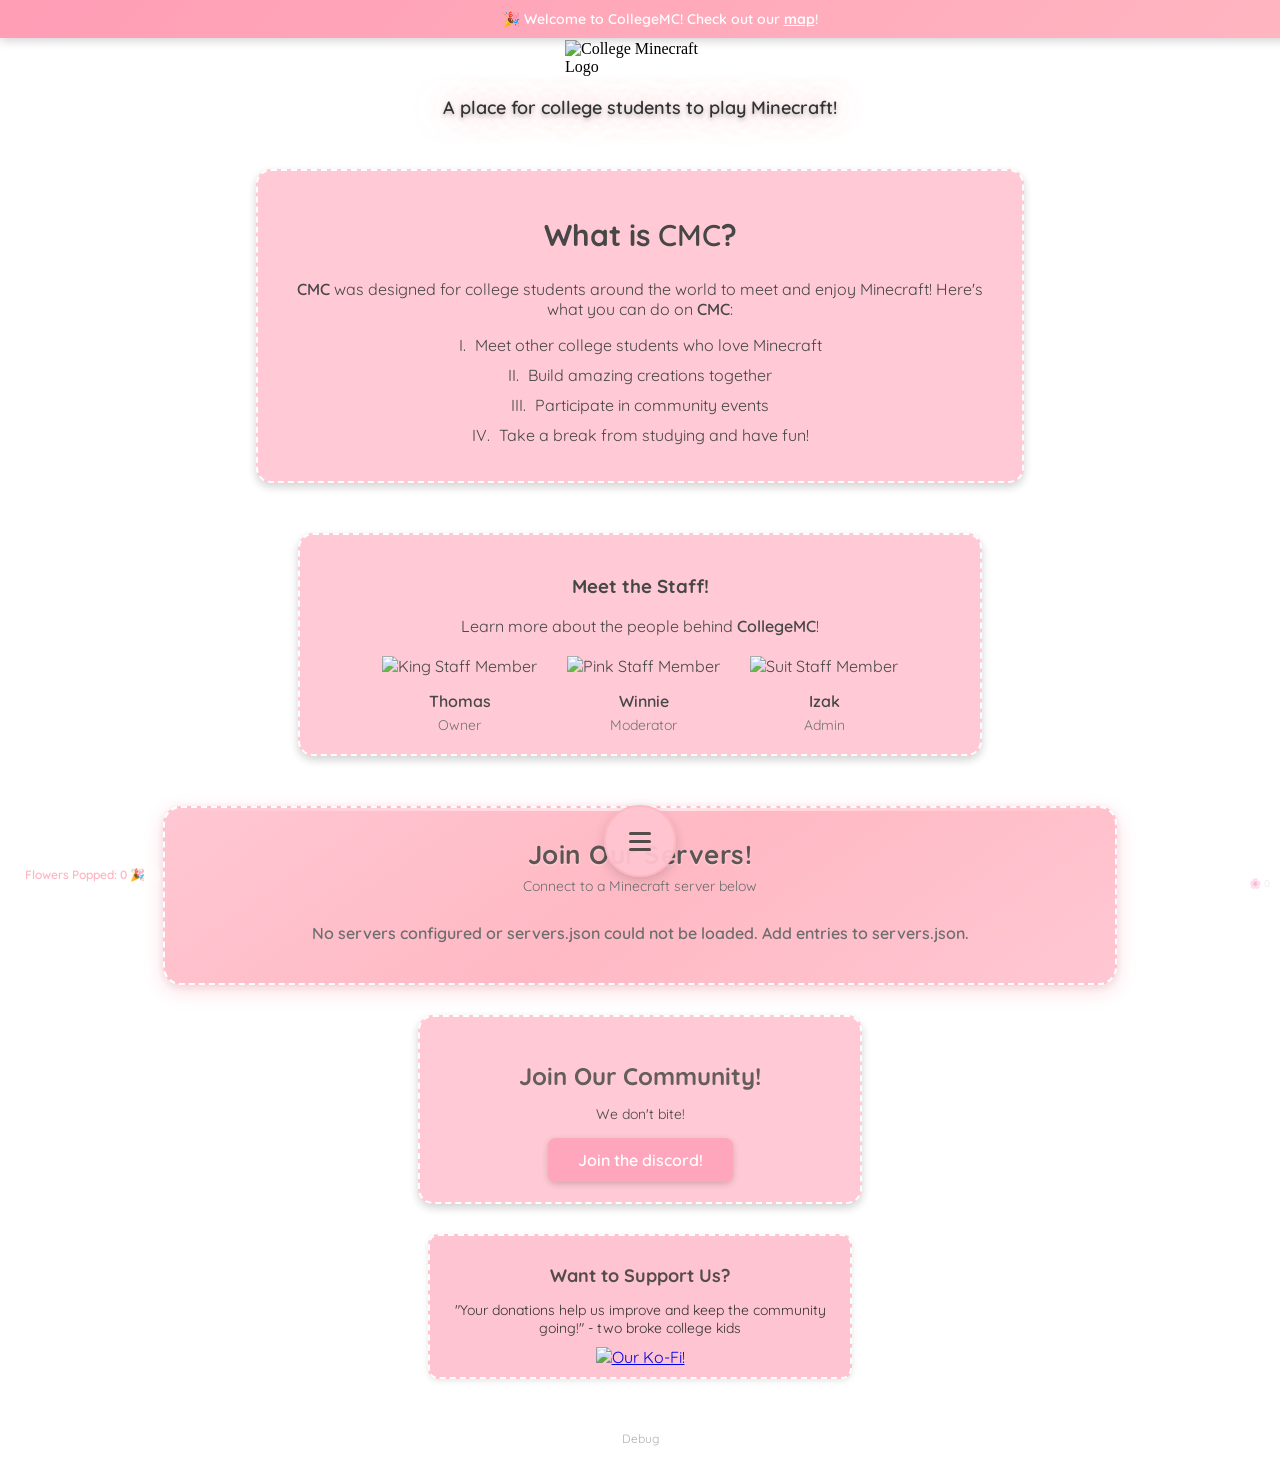
==== index.html @ 179a68a5 "nav bar changes, server list changes, etc" ====
<!DOCTYPE html>
<html lang="en">

<head>
  <meta charset="utf-8" />
  <meta name="viewport" content="width=device-width, initial-scale=1.0" />
  <title>CollegeMC - Minecraft Server for College Students</title>

  <!-- Favicon & screen icons -->
  <link rel="icon" type="image/png" href="images/logo_cmc.png">
  <link rel="apple-touch-icon" href="images/logo_cmc.png">

  <!-- SEO Meta Tags -->
  <meta name="description"
    content="CollegeMC is a Minecraft server community for college students around the world. Meet friends, build together, and take a break from studying!">
  <meta name="keywords" content="minecraft, college, server, community, students, collegemc">
  <meta name="author" content="CollegeMC">

  <!-- Open Graph / Facebook -->
  <meta property="og:type" content="website">
  <meta property="og:url" content="https://collegemc.com/">
  <meta property="og:title" content="CollegeMC - Minecraft Server for College Students">
  <meta property="og:description" content="Server: collegemc.com">
  <meta property="og:image" content="https://collegemc.com/images/logo_cmc.png">

  <!-- Twitter -->
  <meta property="twitter:card" content="summary_large_image">
  <meta property="twitter:url" content="https://collegemc.com/">
  <meta property="twitter:title" content="CollegeMC - Minecraft Server for College Students">
  <meta property="twitter:description" content="Server: collegemc.com">
  <meta property="twitter:image" content="https://collegemc.com/images/logo_cmc.png">

  <!-- Stylesheets & Fonts -->
  <link rel="stylesheet" href="styles.css">
  <link
    href="https://fonts.googleapis.com/css2?family=Poppins:wght@400;600&family=Quicksand:wght@400;600&family=Nunito:wght@400;600&display=swap"
    rel="stylesheet">
  <script src="./script.js" defer></script>
</head>

<body>
  <!-- Announcement Banner (dismissible) -->
  <div id="announcement-banner" class="announcement-banner">
    <p>🎉 Welcome to CollegeMC! Check out our <a href="https://map.collegemc.com" target="_blank"
        class="announcement-link">map</a>!</p>
    <button type="button" id="announcement-dismiss" class="announcement-dismiss" aria-label="Dismiss">×</button>
  </div>

  <div id="nav-overlay" class="nav-overlay" aria-hidden="true"></div>

  <!-- Floating nav: Pill expansion menu -->
  <div class="nav-wrap" role="navigation" aria-label="Quick links">
    <div class="nav-pill-container" id="nav-pill-container">
      <ul class="nav-menu" id="nav-menu" aria-expanded="false">
        <li class="nav-menu-item" id="nav-item-left"></li>
        <li class="nav-menu-trigger">
          <button type="button" id="menu-toggle" class="nav-trigger" aria-label="Open menu" aria-expanded="false"
            aria-controls="nav-menu">
            <span class="nav-trigger-icon" aria-hidden="true">
              <span class="nav-trigger-line"></span>
              <span class="nav-trigger-line"></span>
              <span class="nav-trigger-line"></span>
            </span>
          </button>
          <button type="button" id="nav-back" class="nav-trigger nav-back" aria-label="Back" style="display: none;">
            <span class="nav-back-text" aria-hidden="true">🔙</span>
          </button>
        </li>
        <li class="nav-menu-item" id="nav-item-right"></li>
      </ul>
    </div>
  </div>

  <div id="flower-counter" class="flower-counter">🌸 0</div>
  <div id="click-counter" class="click-counter">Flowers Popped: 0 🎉</div>
  <div class="COLLEGE MC!">
    <main>
      <img src="images/logo_cmc.png" alt="College Minecraft Logo" class="logo">
      <p class="created-by">A place for college students to play Minecraft!</p>
      <div class="content-block">
        <h2>What is <span class="rainbow-text">CMC</span>?</h2>
        <p><span class="rainbow-text">CMC</span> was designed for college students around the world to meet and enjoy
          Minecraft! Here's what you can do on <span class="rainbow-text">CMC</span>:</p>
        <ol>
          <li>Meet other college students who love Minecraft</li>
          <li>Build amazing creations together</li>
          <li>Participate in community events</li>
          <li>Take a break from studying and have fun!</li>
        </ol>
      </div>
      <div class="meet-staff">
        <h3>Meet the Staff!</h3>
        <p>Learn more about the people behind <span class="rainbow-text">CollegeMC</span>!</p>
        <div class="staff-container">
          <div class="staff-member">
            <img src="images/king-skin.png" alt="King Staff Member">
            <p class="name">Thomas</p>
            <p class="role">Owner</p>
            <div class="staff-info">
              <h4>Thomas</h4>
              <p>I. Computer Engineering major</p>
              <p>II. System administrator</p>
              <p>III. Owns <span class="rainbow-text">CollegeMC</span>!</p>
            </div>
          </div>
          <div class="staff-member">
            <img src="images/pink-skin.png" alt="Pink Staff Member">
            <p class="name">Winnie</p>
            <p class="role">Moderator</p>
            <div class="staff-info">
              <h4>Winnie</h4>
              <p>I. Wants to be a botanist</p>
              <p>II. Gardener</p>
              <p>III. Muse of the server</p>
            </div>
          </div>
          <div class="staff-member">
            <img src="images/victor-skin.png" alt="Suit Staff Member">
            <p class="name">Izak</p>
            <p class="role">Admin</p>
            <div class="staff-info">
              <h4>Izak</h4>
              <p>I. Computer Science student</p>
              <p>II. zzz</p>
              <p>III. <span class="rainbow-text">CollegeMC</span> designer</p>
            </div>
          </div>
        </div>
      </div>

      <div class="server-info" id="server-info">
        <h3 class="server-info-title">Join Our Servers!</h3>
        <p class="server-info-subtitle">Connect to a Minecraft server below</p>
        <div id="server-cards" class="server-cards">
          <!-- Populated by script from servers.json -->
          <p class="server-loading" id="server-loading">Loading servers...</p>
        </div>
      </div>

      <div class="discord-section">
        <h3>Join Our Community!</h3>
        <p>We don't bite!</p>
        <a href="https://discord.gg/uTcbWtbPU6" class="discord-button" target="_blank">
          Join the discord!
        </a>
      </div>

      <div id="falling-leaves"></div>
    </main>
  </div>

  <div class="support-us">
    <h3>Want to Support Us?</h3>
    <p>"Your donations help us improve and keep the community going!" - two broke college kids</p>
    <div class="kofi-link">
      <a href="https://ko-fi.com/suh4zzz" target="_blank">
        <img src="images/kofilogo.png" alt="Our Ko-Fi!">
      </a>
    </div>
  </div>

  <footer class="site-footer">
    <a href="debug.html" class="footer-debug-link">Debug</a>
  </footer>

</body>

</html>
---- styles.css ----
body {
  background-image: url('images/cmcbg2.png');
  background-size: cover;
  background-position: center;
  background-attachment: fixed;
  margin: 0;
  padding-top: 40px;
  /* Space for announcement banner */
  padding-bottom: 10px;
  /* Space for nav button */
  scroll-behavior: smooth;
}

/* Announcement Banner */
.announcement-banner {
  position: fixed;
  top: 0;
  left: 0;
  width: 100%;
  background: linear-gradient(135deg, #FF9DB5 0%, #FFB6C1 100%);
  color: white;
  text-align: center;
  padding: 10px 44px 10px 20px;
  z-index: 9999;
  box-shadow: 0 2px 10px rgba(0, 0, 0, 0.2);
  font-family: 'Quicksand', sans-serif;
  font-weight: 600;
  animation: slide-down 0.5s ease;
  margin: 0;
  transition: transform 0.3s ease, opacity 0.3s ease;
}

.announcement-banner[data-dismissed="true"] {
  transform: translateY(-100%);
  opacity: 0;
  pointer-events: none;
}

.announcement-dismiss {
  position: absolute;
  top: 50%;
  right: 12px;
  transform: translateY(-50%);
  width: 28px;
  height: 28px;
  padding: 0;
  border: none;
  background: rgba(255, 255, 255, 0.25);
  color: white;
  font-size: 20px;
  line-height: 1;
  border-radius: 50%;
  cursor: pointer;
  transition: background 0.2s ease, transform 0.2s ease;
  -webkit-tap-highlight-color: transparent;
}

.announcement-dismiss:hover {
  background: rgba(255, 255, 255, 0.4);
  transform: translateY(-50%) scale(1.1);
}

@keyframes slide-down {
  from {
    transform: translateY(-100%);
  }

  to {
    transform: translateY(0);
  }
}

.announcement-banner p {
  margin: 0;
  font-size: 14px;
}

.announcement-link {
  color: white;
  text-decoration: underline;
  font-weight: 700;
  transition: opacity 0.2s ease;
}

.announcement-link:hover {
  opacity: 0.8;
  text-decoration: underline;
}

body.banner-dismissed {
  padding-top: 10px;
}

/* Footer (Debug link for admins) */
.site-footer {
  text-align: center;
  padding: 20px;
  margin-top: 20px;
  position: relative;
  z-index: 10;
}

.footer-debug-link {
  font-family: 'Quicksand', sans-serif;
  font-size: 12px;
  color: rgba(84, 76, 74, 0.45);
  text-decoration: none;
  transition: color 0.2s ease;
}

.footer-debug-link:hover {
  color: rgba(84, 76, 74, 0.7);
}

/* ========== Floating Nav (Pill Expansion) ========== */
.nav-overlay {
  position: fixed;
  top: 0;
  left: 0;
  right: 0;
  bottom: 0;
  background: rgba(84, 76, 74, 0.3);
  backdrop-filter: blur(2px);
  opacity: 0;
  pointer-events: none;
  transition: opacity 0.3s ease;
  z-index: 15000;
}

.nav-overlay.active {
  opacity: 1;
  pointer-events: auto;
}

.nav-wrap {
  position: fixed;
  bottom: 25px;
  /* Hardcode fallback */
  left: 50%;
  transform: translateX(-50%);
  z-index: 20000;
  height: 68px;
  display: flex;
  justify-content: center;
  align-items: center;
}

.nav-pill-container {
  background: rgba(255, 196, 209, 0.95);
  border: 2px solid rgba(255, 182, 193, 0.9);
  border-radius: 35px;
  height: 68px;
  width: 68px;
  /* Starts circular */
  box-shadow: 0 4px 12px rgba(0, 0, 0, 0.15);
  transition: width 0.35s cubic-bezier(0.34, 1.56, 0.64, 1), background 0.2s ease, box-shadow 0.2s ease;
  overflow: hidden;
  display: flex;
  align-items: center;
  justify-content: center;
}

.nav-pill-container.open {
  width: 440px;
  box-shadow: 0 8px 24px rgba(0, 0, 0, 0.2);
}

.nav-menu {
  list-style: none;
  margin: 0;
  padding: 0 4px;
  display: flex;
  align-items: center;
  justify-content: center;
  width: max-content;
}

.nav-menu-item {
  display: flex;
  align-items: center;
  justify-content: center;
}

.nav-menu-trigger {
  display: flex;
  align-items: center;
  justify-content: center;
  width: 60px;
  height: 60px;
}

.nav-trigger {
  width: 50px;
  height: 50px;
  border-radius: 50%;
  border: none;
  background: transparent;
  color: #544c4a;
  cursor: pointer;
  display: flex;
  align-items: center;
  justify-content: center;
  transition: transform 0.2s ease;
  -webkit-tap-highlight-color: transparent;
}

.nav-trigger:hover {
  transform: scale(1.06);
}

.nav-trigger:active {
  transform: scale(0.95);
}

.nav-trigger-icon {
  display: flex;
  flex-direction: column;
  align-items: center;
  justify-content: center;
  gap: 5px;
}

.nav-trigger-line {
  display: block;
  width: 22px;
  height: 3px;
  border-radius: 2px;
  background: currentColor;
  transition: transform 0.3s ease, opacity 0.3s ease;
}

.nav-trigger.open .nav-trigger-line:nth-child(1) {
  transform: translateY(8px) rotate(45deg);
}

.nav-trigger.open .nav-trigger-line:nth-child(2) {
  opacity: 0;
}

.nav-trigger.open .nav-trigger-line:nth-child(3) {
  transform: translateY(-8px) rotate(-45deg);
}

.nav-back {
  font-family: 'Quicksand', sans-serif;
  font-size: 20px;
}

.nav-back-text {
  display: block;
  line-height: 1;
}

.nav-link {
  display: flex;
  flex-direction: column;
  align-items: center;
  justify-content: center;
  gap: 5px;
  width: 140px;
  height: 60px;
  padding: 0;
  border-radius: 12px;
  background: transparent;
  color: #544c4a;
  font-family: 'Quicksand', sans-serif;
  font-size: 11px;
  font-weight: 600;
  text-decoration: none;
  border: none;
  cursor: pointer;
  -webkit-tap-highlight-color: transparent;
  opacity: 0;
  transform: translateY(10px);
  transition: opacity 0.3s ease, transform 0.3s ease, background 0.2s ease;
  pointer-events: none;
}

.nav-pill-container.open .nav-link {
  opacity: 1;
  transform: translateY(0);
  pointer-events: auto;
  transition-delay: 0.1s;
}

a.nav-link {
  cursor: pointer;
}

.nav-link:hover,
.nav-link:focus-visible {
  background: rgba(255, 255, 255, 0.4);
  outline: none;
}

.nav-link:active {
  transform: scale(0.95);
}

.nav-link-icon {
  font-size: 22px;
  line-height: 1;
}

.nav-link-label {
  line-height: 1.1;
  max-width: 140px;
  text-align: center;
  white-space: normal;
}

@media (max-width: 400px) {
  .nav-pill-container.open {
    width: 320px;
  }

  .nav-link {
    width: 100px;
  }
}

.logo {
  display: block;
  margin: 0 auto;
  max-width: 150px;
  height: auto;
  filter: drop-shadow(0 0 10px rgba(255, 255, 255, 0.8));
}

.created-by {
  font-size: 18px;
  font-family: 'Quicksand', sans-serif;
  text-align: center;
  color: #333;
  text-shadow:
    0 0 10px rgba(255, 255, 255, 0.9),
    0 0 20px rgba(255, 192, 203, 0.8),
    0 0 30px rgba(255, 192, 203, 0.6),
    0 2px 4px rgba(0, 0, 0, 0.3);
  font-weight: 600;
  margin: 20px 0;
}

.content-block {
  background-color: #FFC4D1;
  width: 60%;
  max-width: 800px;
  height: auto;
  overflow: hidden;
  padding: 20px;
  margin: 50px auto;
  border-radius: 15px;
  box-shadow: 0 4px 10px rgba(0, 0, 0, 0.2);
  text-align: center;
  opacity: 0.9;
  font-family: 'Quicksand', sans-serif;
  color: #333;
  box-sizing: border-box;
  display: block;
  position: relative;
  z-index: 10;
}

.meet-staff {
  background-color: #FFC4D1;
  width: 50%;
  max-width: 650px;
  padding: 20px;
  margin: 50px auto;
  border-radius: 15px;
  box-shadow: 0 4px 10px rgba(0, 0, 0, 0.2);
  text-align: center;
  opacity: 0.9;
  font-family: 'Quicksand', sans-serif;
  color: #333;
  position: relative;
  z-index: 10;
}

.staff-container {
  display: flex;
  justify-content: center;
  gap: 30px;
  margin-top: 20px;
}

.staff-member {
  text-align: center;
  position: relative;
  cursor: pointer;
  animation: float 3s ease-in-out infinite;
}


.staff-member:nth-child(1) {
  animation-delay: 0s;
}

.staff-member:nth-child(2) {
  animation-delay: 1s;
}

.staff-member:nth-child(3) {
  animation-delay: 2s;
}

@keyframes float {

  0%,
  100% {
    transform: translateY(0px);
  }

  50% {
    transform: translateY(-10px);
  }
}

.staff-member img {
  width: 80px;
  height: 100px;
  margin-bottom: 10px;
  transition: transform 0.3s ease;
}

.staff-member:hover img {
  transform: scale(1.1);
}

.staff-member .name {
  font-weight: 600;
  margin: 5px 0;
}

.staff-member .role {
  font-size: 14px;
  color: #666;
  margin: 0;
}

.staff-info {
  position: absolute;
  bottom: 120%;
  left: 50%;
  transform: translateX(-50%);
  background-color: #FFC4D1;
  padding: 15px;
  border-radius: 15px;
  box-shadow: 0 4px 10px rgba(0, 0, 0, 0.2);
  width: 200px;
  opacity: 0;
  visibility: hidden;
  transition: opacity 0.3s ease, visibility 0.3s ease;
  z-index: 10;
}

.staff-member:hover .staff-info {
  opacity: 1;
  visibility: visible;
}

/* Flower Particles */
.flower-particle {
  position: absolute;
  pointer-events: none;
  font-size: 20px;
  z-index: 10000;
  transform: translate(-50%, -50%);
  animation: explode-particle 0.8s cubic-bezier(0.1, 0.8, 0.3, 1) forwards;
}

@keyframes explode-particle {
  0% {
    transform: translate(-50%, -50%) scale(0.5);
    opacity: 1;
  }

  100% {
    transform: translate(calc(-50% + var(--tx)), calc(-50% + var(--ty))) scale(1.5) rotate(var(--rot));
    opacity: 0;
  }
}

.staff-info h4 {
  margin: 0 0 8px;
  color: #544c4a;
  font-family: 'Quicksand', sans-serif;
}

.staff-info p {
  margin: 5px 0;
  font-size: 14px;
  color: #333;
  font-family: 'Quicksand', sans-serif;
}

.content-block ol {
  list-style: none;
  counter-reset: roman;
  padding-left: 0;
  text-align: center;
}

.content-block ol li {
  counter-increment: roman;
  margin: 10px 0;
}

.content-block ol li::before {
  content: counter(roman, upper-roman) ". ";
  margin-right: 5px;
}

#falling-leaves {
  position: fixed;
  top: 0;
  left: 0;
  width: 100%;
  height: 100%;
  pointer-events: none;
  overflow: hidden;
  z-index: 0;
  /* Changed from 1 to keep it safely behind UI */
}

.leaf {
  pointer-events: auto;
  position: absolute;
  width: 30px;
  height: 30px;
  background-image: url('images/cherryblossomleaf.png');
  background-size: 30px 30px;
  background-position: center;
  background-repeat: no-repeat;
  opacity: 0.8;
  animation: fall linear infinite;
  cursor: pointer;
  /* Invisible padding to increase clickable area */
  padding: 15px;
  margin: -15px;
}

@keyframes fall {
  from {
    transform: translateY(-100px) rotate(0deg);
    opacity: 1;
  }

  to {
    transform: translateY(100vh) rotate(360deg);
    opacity: 0;
  }
}

.particle-container {
  position: absolute;
  pointer-events: none;
  width: 0;
  height: 0;
  z-index: 1;
}

.particle {
  position: absolute;
  width: 5px;
  height: 5px;
  border-radius: 50%;
  animation: particle-animation 1s ease-out;
  opacity: 1;
}

@keyframes particle-animation {
  0% {
    transform: scale(1);
    opacity: 1;
  }

  100% {
    transform: scale(0);
    opacity: 0;
  }
}

.flower-petal {
  width: 8px;
  height: 8px;
  border-radius: 50%;
}

@keyframes pop-up {
  0% {
    transform: translateY(0) scale(0.5);
    opacity: 1;
  }

  50% {
    transform: translateY(-30px) scale(1.2);
    opacity: 1;
  }

  100% {
    transform: translateY(-60px) scale(1);
    opacity: 0;
  }
}

@keyframes simple-pop-up {
  0% {
    transform: translate(-50%, 0) scale(1);
    opacity: 1;
  }

  100% {
    transform: translate(-50%, -80px) scale(1.2);
    opacity: 0;
  }
}

@keyframes milestone-bounce {

  0%,
  100% {
    transform: translate(-50%, -50%) scale(0.8);
  }

  50% {
    transform: translate(-50%, -50%) scale(1.1);
  }
}

h1 {
  font-family: 'Quicksand', sans-serif;
  font-size: 50px;
  color: #544c4a;
  margin: 10px 0;
  text-align: center;
}

h2 {
  font-family: 'Quicksand', sans-serif;
  font-size: 30px;
  text-align: center;
}

p {
  font-size: 16px;
  font-family: 'Quicksand', sans-serif;
  text-align: center;
}

hr {
  display: none;
}

.flower-counter {
  position: fixed;
  bottom: 10px;
  right: 10px;
  font-family: 'Quicksand', sans-serif;
  font-size: 10px;
  color: rgba(211, 211, 211, 0.5);
  z-index: 1000;
  pointer-events: none;
  user-select: none;
}

.click-counter {
  position: fixed;
  bottom: 10px;
  left: 10px;
  font-family: 'Quicksand', sans-serif;
  font-size: 12px;
  color: #FFB6C1;
  background-color: rgba(255, 255, 255, 0.2);
  padding: 8px 15px;
  border-radius: 20px;
  backdrop-filter: blur(5px);
  z-index: 1000;
  pointer-events: none;
  user-select: none;
  font-weight: 600;
  text-shadow: 0 0 5px rgba(255, 255, 255, 0.8);
}

.support-us {
  background-color: #FFC4D1;
  text-align: center;
  padding: 10px;
  margin: 30px auto;
  width: 60%;
  max-width: 400px;
  border-radius: 10px;
  box-shadow: 0 2px 6px rgba(0, 0, 0, 0.1);
  font-family: 'Quicksand', sans-serif;
  color: #333;
  position: relative;
  z-index: 10;
}

.support-us h3 {
  font-size: 18px;
  margin-bottom: 8px;
  color: #544c4a;
}

.support-us p {
  font-size: 14px;
  margin-bottom: 10px;
}

.kofi-link img {
  width: 40px;
  height: auto;
  cursor: pointer;
}

.kofi-link:hover img {
  transform: scale(1.1);
  transition: transform 0.3s ease;
}

.content-block,
.meet-staff,
.support-us,
.discord-section,
.server-info {
  border: 2px dashed white;
}

/* Server Info Section */
.server-info {
  background: linear-gradient(145deg, #FFC4D1 0%, #FFB6C1 50%, #FFC4D1 100%);
  text-align: center;
  padding: 30px 25px;
  margin: 30px auto;
  width: 85%;
  max-width: 900px;
  border-radius: 18px;
  box-shadow: 0 6px 20px rgba(255, 150, 170, 0.35), 0 2px 8px rgba(0, 0, 0, 0.1);
  font-family: 'Quicksand', sans-serif;
  color: #333;
  opacity: 0.95;
  position: relative;
  z-index: 10;
  overflow: hidden;
}

.server-info::before {
  content: '';
  position: absolute;
  top: 0;
  left: 0;
  right: 0;
  height: 3px;
  background: linear-gradient(90deg, transparent, rgba(255, 255, 255, 0.8), transparent);
  opacity: 0.8;
}

.server-info-title {
  font-size: 26px;
  margin: 0 0 6px;
  color: #544c4a;
  text-shadow: 0 1px 2px rgba(255, 255, 255, 0.5);
  letter-spacing: 0.02em;
}

.server-info-subtitle {
  font-size: 14px;
  margin: 0 0 18px;
  color: #666;
}

.server-loading {
  margin: 10px 0;
  color: #666;
  font-weight: 600;
}

.server-cards {
  display: flex;
  flex-direction: row;
  flex-wrap: wrap;
  justify-content: center;
  align-items: stretch;
  gap: 20px;
  margin-top: 15px;
  width: 100%;
}

@keyframes server-card-in {
  from {
    opacity: 0;
    transform: translateY(16px) scale(0.96);
  }

  to {
    opacity: 1;
    transform: translateY(0) scale(1);
  }
}

.server-card {
  background: linear-gradient(180deg, rgba(255, 255, 255, 0.85) 0%, rgba(255, 255, 255, 0.65) 100%);
  border: 2px dashed rgba(255, 255, 255, 0.9);
  border-radius: 16px;
  padding: 20px;
  flex: 1 1 250px;
  /* Allow cards to grow and shrink, with a base width of 250px */
  max-width: 320px;
  /* Prevent them from getting too wide on large screens */
  display: flex;
  flex-direction: column;
  justify-content: center;
  align-items: center;
  text-align: center;
  box-shadow: 0 4px 12px rgba(0, 0, 0, 0.08), inset 0 1px 0 rgba(255, 255, 255, 0.8);
  transition: transform 0.25s cubic-bezier(0.34, 1.56, 0.64, 1), box-shadow 0.25s ease, border-color 0.2s ease;
  animation: server-card-in 0.45s ease backwards;
}

.server-card:nth-child(1) {
  animation-delay: 0.05s;
}

.server-card:nth-child(2) {
  animation-delay: 0.15s;
}

.server-card:nth-child(3) {
  animation-delay: 0.25s;
}

.server-card:nth-child(4) {
  animation-delay: 0.35s;
}

.server-card:hover {
  transform: translateY(-8px) scale(1.03);
  box-shadow: 0 16px 32px rgba(255, 120, 150, 0.2), 0 4px 12px rgba(0, 0, 0, 0.05), inset 0 1px 0 rgba(255, 255, 255, 1);
  border-color: rgba(255, 255, 255, 1);
}

.server-card-name {
  font-family: 'Quicksand', sans-serif;
  font-size: 17px;
  font-weight: 600;
  color: #544c4a;
  margin: 0 0 12px;
  text-shadow: 0 1px 1px rgba(255, 255, 255, 0.5);
}

.server-address-container {
  display: flex;
  justify-content: center;
  align-items: center;
  gap: 8px;
  margin: 10px 0;
  flex-wrap: wrap;
}

.server-address {
  background-color: rgba(255, 255, 255, 0.9);
  padding: 10px 14px;
  border-radius: 8px;
  font-family: 'Courier New', monospace;
  font-size: 14px;
  font-weight: bold;
  color: #544c4a;
  border: 2px solid #FFB6C1;
  cursor: pointer;
  transition: transform 0.2s ease, background-color 0.2s ease;
  flex: 1 1 auto;
  min-width: 0;
}

.server-address:hover {
  background-color: rgba(255, 255, 255, 1);
  transform: scale(1.02);
}

.copy-button {
  background-color: #FF9DB5;
  color: white;
  border: none;
  padding: 10px 16px;
  border-radius: 8px;
  font-family: 'Quicksand', sans-serif;
  font-size: 13px;
  font-weight: 600;
  cursor: pointer;
  transition: transform 0.2s ease, background-color 0.3s ease;
  box-shadow: 0 2px 6px rgba(0, 0, 0, 0.2);
  -webkit-tap-highlight-color: transparent;
}

.copy-button:hover {
  background-color: #FF7A9D;
  transform: scale(1.06);
  box-shadow: 0 4px 12px rgba(255, 122, 157, 0.4);
}

.copy-button:active {
  transform: scale(0.95);
}

.copy-button.copied {
  background-color: #90EE90;
  color: #333;
}

.server-stats {
  display: flex;
  flex-direction: column;
  align-items: center;
  gap: 4px;
  margin-top: 10px;
  background: rgba(255, 255, 255, 0.5);
  padding: 10px;
  border-radius: 12px;
  width: 100%;
  box-sizing: border-box;
}

.server-status,
.player-count {
  font-family: 'Quicksand', sans-serif;
  font-size: 14px;
  margin: 0;
  color: #666;
  display: flex;
  align-items: center;
  justify-content: space-between;
  width: 100%;
}

@keyframes status-pulse {

  0%,
  100% {
    opacity: 1;
  }

  50% {
    opacity: 0.75;
  }
}

.server-status-online {
  color: #00aa00;
  font-weight: bold;
  animation: status-pulse 2s ease-in-out infinite;
}

.server-status-offline {
  color: #cc0000;
  font-weight: bold;
}

.server-status-unknown {
  color: #666;
  font-weight: bold;
}

.server-players {
  color: #FF1493;
  font-weight: bold;
}

.ping-info {
  font-size: 14px;
  margin-top: 5px;
  font-weight: 600;
  color: #544c4a;
}

#ping-value {
  font-weight: bold;
  transition: color 0.3s ease;
}

.discord-section {
  background-color: #FFC4D1;
  text-align: center;
  padding: 20px;
  margin: 30px auto;
  width: 60%;
  max-width: 400px;
  border-radius: 15px;
  box-shadow: 0 4px 10px rgba(0, 0, 0, 0.2);
  font-family: 'Quicksand', sans-serif;
  color: #333;
  opacity: 0.9;
  position: relative;
  z-index: 10;
}

.discord-section h3 {
  font-size: 24px;
  margin-bottom: 10px;
  color: #544c4a;
}

.discord-section p {
  font-size: 14px;
  margin-bottom: 15px;
}

.discord-button {
  display: inline-block;
  background-color: #FF9DB5;
  color: white;
  padding: 12px 30px;
  text-decoration: none;
  border-radius: 8px;
  font-weight: 600;
  font-size: 16px;
  transition: transform 0.3s ease, background-color 0.3s ease;
  box-shadow: 0 2px 6px rgba(0, 0, 0, 0.2);
  cursor: pointer;
  font-family: 'Quicksand', sans-serif;
  border: none;
  user-select: none;
}

.discord-button:hover {
  background-color: #FF7A9D;
  transform: scale(1.05);
}

.rainbow-text {
  font-weight: 600;
  animation: rainbow-text-animation 6s ease-in-out infinite;
}

@keyframes rainbow-text-animation {
  0% {
    color: #ff0000;
  }

  16.66% {
    color: #ff7f00;
  }

  33.33% {
    color: #ffff00;
  }

  50% {
    color: #00ff00;
  }

  66.66% {
    color: #0000ff;
  }

  83.33% {
    color: #8b00ff;
  }

  100% {
    color: #ff0000;
  }
}

@keyframes rainbow-animation {
  0% {
    background-position: 0% center;
  }

  100% {
    background-position: 200% center;
  }
}
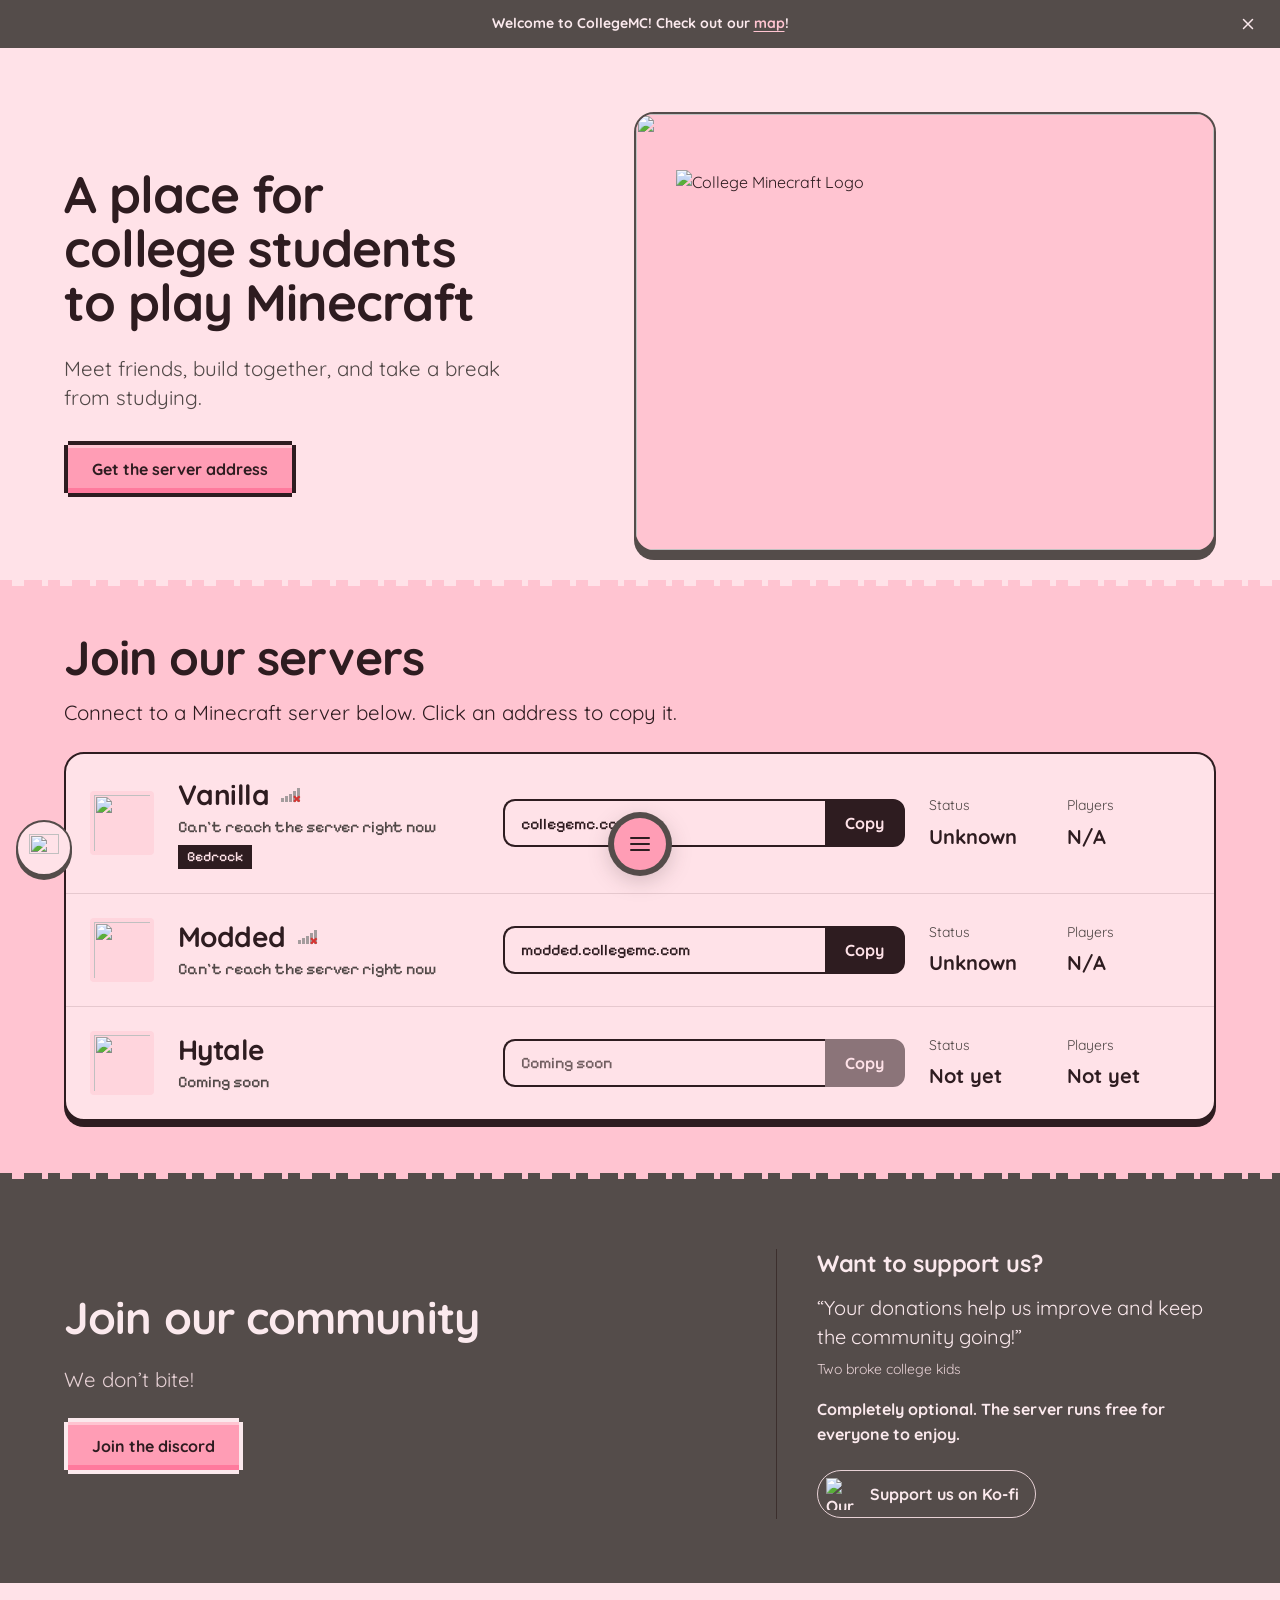
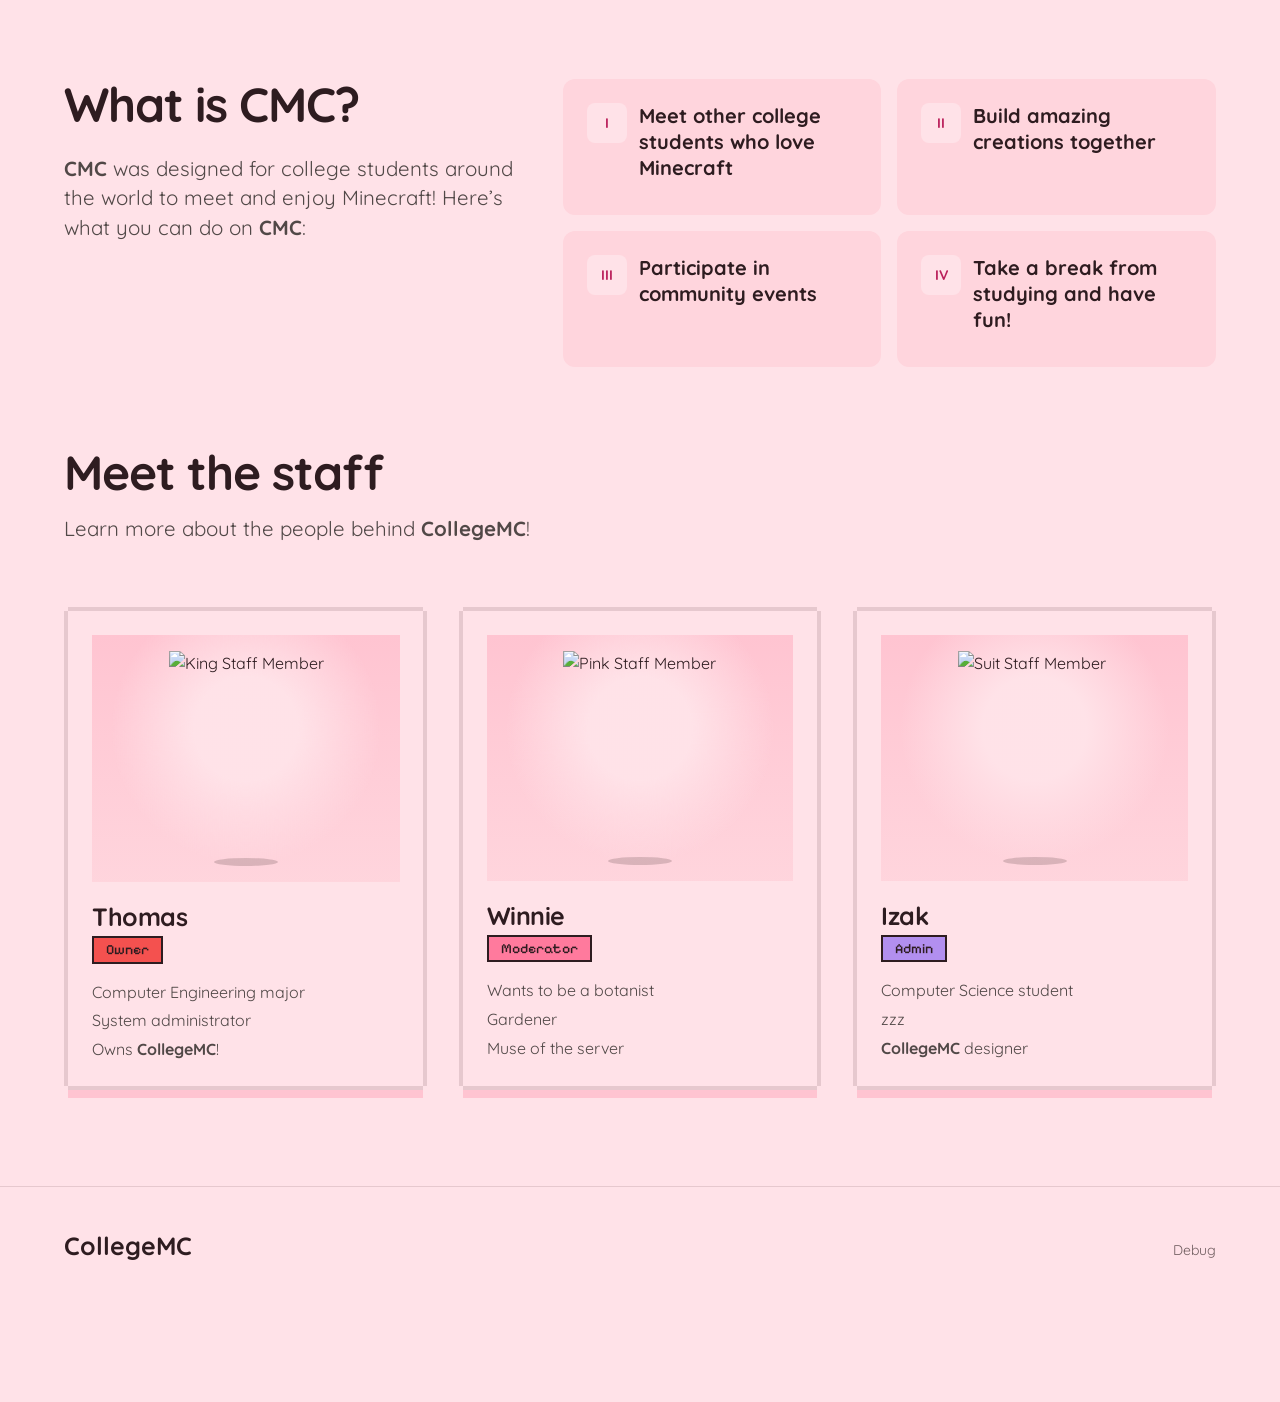
==== commit a4c9df58: "Redesign site, add Discord embed and local start scripts - Redesigned styles split into tokens.css/b" ====
--- a/index.html
+++ b/index.html
@@ -16,34 +16,58 @@
   <meta name="keywords" content="minecraft, college, server, community, students, collegemc">
   <meta name="author" content="CollegeMC">
 
+  <meta name="theme-color" content="#FF7A9D">
+
   <!-- Open Graph / Facebook -->
   <meta property="og:type" content="website">
+  <meta property="og:site_name" content="CollegeMC">
   <meta property="og:url" content="https://collegemc.com/">
   <meta property="og:title" content="CollegeMC - Minecraft Server for College Students">
-  <meta property="og:description" content="Server: collegemc.com">
-  <meta property="og:image" content="https://collegemc.com/images/logo_cmc.png">
+  <meta property="og:description" content="A Minecraft community for college students. Java: collegemc.com · Bedrock: bedrock.collegemc.com">
+  <meta property="og:image" content="https://collegemc.com/images/logo_cmc_embed.png">
+  <meta property="og:image:width" content="512">
+  <meta property="og:image:height" content="334">
+  <meta property="og:image:alt" content="CollegeMC logo">
 
   <!-- Twitter -->
   <meta property="twitter:card" content="summary_large_image">
   <meta property="twitter:url" content="https://collegemc.com/">
   <meta property="twitter:title" content="CollegeMC - Minecraft Server for College Students">
-  <meta property="twitter:description" content="Server: collegemc.com">
-  <meta property="twitter:image" content="https://collegemc.com/images/logo_cmc.png">
+  <meta property="twitter:description" content="A Minecraft community for college students. Java: collegemc.com · Bedrock: bedrock.collegemc.com">
+  <meta property="twitter:image" content="https://collegemc.com/images/logo_cmc_embed.png">
+
+  <!-- Discord component embed: the card with buttons shown when the link is shared (falls back to the tags above).
+       Max 3000 bytes; test at https://discord.com/developers/embeds -->
+  <script id="discord:component-embed" type="application/json">
+    {"component":{"type":17,"accent_color":16743069,"components":[
+      {"type":9,"accessory":{"type":11,"media":{"url":"https://collegemc.com/images/logo_cmc_embed.png"},"description":"CollegeMC logo"},
+       "components":[
+        {"type":10,"content":"### CollegeMC"},
+        {"type":10,"content":"A Minecraft community for college students. Meet friends, build together, take a break from studying."},
+        {"type":10,"content":"**Java** `collegemc.com` · **Bedrock** `bedrock.collegemc.com`"}]},
+      {"type":1,"components":[
+        {"type":2,"style":5,"label":"Visit site","url":"https://collegemc.com"},
+        {"type":2,"style":5,"label":"Join the Discord","url":"https://discord.gg/uTcbWtbPU6"},
+        {"type":2,"style":5,"label":"Live map","url":"https://map.collegemc.com"}]}]}}
+  </script>
 
   <!-- Stylesheets & Fonts -->
+  <script>document.documentElement.classList.add('js');</script>
+  <link rel="preconnect" href="https://fonts.googleapis.com">
+  <link rel="preconnect" href="https://fonts.gstatic.com" crossorigin>
+  <link href="https://fonts.googleapis.com/css2?family=Pixelify+Sans:wght@500&family=Quicksand:wght@500;700&display=swap" rel="stylesheet">
   <link rel="stylesheet" href="styles.css">
-  <link
-    href="https://fonts.googleapis.com/css2?family=Poppins:wght@400;600&family=Quicksand:wght@400;600&family=Nunito:wght@400;600&display=swap"
-    rel="stylesheet">
   <script src="./script.js" defer></script>
 </head>
 
 <body>
   <!-- Announcement Banner (dismissible) -->
   <div id="announcement-banner" class="announcement-banner">
-    <p>🎉 Welcome to CollegeMC! Check out our <a href="https://map.collegemc.com" target="_blank"
+    <p>Welcome to CollegeMC! Check out our <a href="https://map.collegemc.com" target="_blank"
         class="announcement-link">map</a>!</p>
-    <button type="button" id="announcement-dismiss" class="announcement-dismiss" aria-label="Dismiss">×</button>
+    <button type="button" id="announcement-dismiss" class="announcement-dismiss" aria-label="Dismiss">
+      <svg viewBox="0 0 24 24" width="18" height="18" aria-hidden="true"><path d="M6 6l12 12M18 6 6 18" /></svg>
+    </button>
   </div>
 
   <div id="nav-overlay" class="nav-overlay" aria-hidden="true"></div>
@@ -63,7 +87,7 @@
             </span>
           </button>
           <button type="button" id="nav-back" class="nav-trigger nav-back" aria-label="Back" style="display: none;">
-            <span class="nav-back-text" aria-hidden="true">🔙</span>
+            <svg class="nav-back-text" viewBox="0 0 24 24" width="22" height="22" aria-hidden="true"><path d="M19 12H5M11 18l-6-6 6-6" /></svg>
           </button>
         </li>
         <li class="nav-menu-item" id="nav-item-right"></li>
@@ -71,98 +95,149 @@
     </div>
   </div>
 
-  <div id="flower-counter" class="flower-counter">🌸 0</div>
-  <div id="click-counter" class="click-counter">Flowers Popped: 0 🎉</div>
+  <!-- Petal game: its own small menu, closed by default -->
+  <details class="petal-dock">
+    <summary class="petal-dock-toggle" aria-label="Petal game">
+      <img src="images/cherryblossomleaf.png" alt="" width="68" height="64">
+    </summary>
+    <div class="petal-panel">
+      <p class="petal-panel-title">Petal game</p>
+      <div id="click-counter" class="click-counter">Flowers popped: 0</div>
+      <div id="petal-best" class="petal-best">Best: 0</div>
+      <div id="flower-counter" class="flower-counter">0 falling</div>
+      <input type="checkbox" id="petal-pause" class="petal-pause-input">
+      <label for="petal-pause" class="petal-pause"><span class="petal-pause-off">Pause petals</span><span class="petal-pause-on">Play petals</span></label>
+    </div>
+  </details>
+
   <div class="COLLEGE MC!">
-    <main>
-      <img src="images/logo_cmc.png" alt="College Minecraft Logo" class="logo">
-      <p class="created-by">A place for college students to play Minecraft!</p>
-      <div class="content-block">
-        <h2>What is <span class="rainbow-text">CMC</span>?</h2>
-        <p><span class="rainbow-text">CMC</span> was designed for college students around the world to meet and enjoy
-          Minecraft! Here's what you can do on <span class="rainbow-text">CMC</span>:</p>
-        <ol>
-          <li>Meet other college students who love Minecraft</li>
-          <li>Build amazing creations together</li>
-          <li>Participate in community events</li>
-          <li>Take a break from studying and have fun!</li>
-        </ol>
-      </div>
-      <div class="meet-staff">
-        <h3>Meet the Staff!</h3>
-        <p>Learn more about the people behind <span class="rainbow-text">CollegeMC</span>!</p>
-        <div class="staff-container">
-          <div class="staff-member">
-            <img src="images/king-skin.png" alt="King Staff Member">
-            <p class="name">Thomas</p>
-            <p class="role">Owner</p>
-            <div class="staff-info">
-              <h4>Thomas</h4>
-              <p>I. Computer Engineering major</p>
-              <p>II. System administrator</p>
-              <p>III. Owns <span class="rainbow-text">CollegeMC</span>!</p>
+    <main id="main">
+      <section class="hero">
+        <div class="sky-rain" aria-hidden="true"></div>
+        <div class="container hero-grid">
+          <div class="hero-text">
+            <h1 class="created-by">A place for college students to play Minecraft</h1>
+            <p class="lead">Meet friends, build together, and take a break from studying.</p>
+            <a href="#server-info" class="btn">Get the server address</a>
+            <div class="online-now" id="online-now" hidden>
+              <ul class="online-now-heads" id="online-now-heads"></ul>
+              <p class="online-now-label" id="online-now-label"></p>
             </div>
           </div>
-          <div class="staff-member">
-            <img src="images/pink-skin.png" alt="Pink Staff Member">
-            <p class="name">Winnie</p>
-            <p class="role">Moderator</p>
-            <div class="staff-info">
-              <h4>Winnie</h4>
-              <p>I. Wants to be a botanist</p>
-              <p>II. Gardener</p>
-              <p>III. Muse of the server</p>
+          <figure class="hero-art">
+            <img src="images/cmcbg2.png" alt="" class="hero-art-bg" width="1050" height="600">
+            <img src="images/logo_cmc.png" alt="College Minecraft Logo" class="logo" width="1920" height="1252"
+              fetchpriority="high">
+            <figcaption class="sky-note" id="sky-note" hidden></figcaption>
+          </figure>
+        </div>
+      </section>
+
+      <section class="server-info" id="server-info">
+        <div class="container">
+          <div class="section-head">
+            <h2 class="server-info-title">Join our servers</h2>
+            <p class="server-info-subtitle lead">Connect to a Minecraft server below. Click an address to copy it.</p>
+          </div>
+          <div id="server-cards" class="server-cards">
+            <!-- Populated by script from servers.json -->
+            <p class="server-loading" id="server-loading">Loading servers…</p>
+          </div>
+        </div>
+      </section>
+
+      <section class="community">
+        <div class="container community-grid">
+          <div class="discord-section">
+            <h2>Join our community</h2>
+            <p class="lead">We don’t bite!</p>
+            <a href="https://discord.gg/uTcbWtbPU6" class="discord-button btn" target="_blank">Join the discord</a>
+          </div>
+          <div class="support-us">
+            <h3>Want to support us?</h3>
+            <blockquote>
+              <p>“Your donations help us improve and keep the community going!”</p>
+              <footer>Two broke college kids</footer>
+            </blockquote>
+            <p class="support-note">Completely optional. The server runs free for everyone to enjoy.</p>
+            <div class="kofi-link">
+              <a href="https://ko-fi.com/suh4zzz" target="_blank">
+                <img src="images/kofilogo.png" alt="Our Ko-Fi!" width="1158" height="1158" loading="lazy">
+                <span>Support us on Ko-fi</span>
+              </a>
             </div>
           </div>
-          <div class="staff-member">
-            <img src="images/victor-skin.png" alt="Suit Staff Member">
-            <p class="name">Izak</p>
-            <p class="role">Admin</p>
-            <div class="staff-info">
-              <h4>Izak</h4>
-              <p>I. Computer Science student</p>
-              <p>II. zzz</p>
-              <p>III. <span class="rainbow-text">CollegeMC</span> designer</p>
-            </div>
-          </div>
-        </div>
-      </div>
-
-      <div class="server-info" id="server-info">
-        <h3 class="server-info-title">Join Our Servers!</h3>
-        <p class="server-info-subtitle">Connect to a Minecraft server below</p>
-        <div id="server-cards" class="server-cards">
-          <!-- Populated by script from servers.json -->
-          <p class="server-loading" id="server-loading">Loading servers...</p>
-        </div>
-      </div>
-
-      <div class="discord-section">
-        <h3>Join Our Community!</h3>
-        <p>We don't bite!</p>
-        <a href="https://discord.gg/uTcbWtbPU6" class="discord-button" target="_blank">
-          Join the discord!
-        </a>
-      </div>
-
-      <div id="falling-leaves"></div>
+        </div>
+      </section>
+
+      <section class="content-block">
+        <div class="container about-grid">
+          <div class="about-text">
+            <h2>What is <span class="rainbow-text">CMC</span>?</h2>
+            <p class="lead"><span class="rainbow-text">CMC</span> was designed for college students around the world to meet and enjoy
+              Minecraft! Here’s what you can do on <span class="rainbow-text">CMC</span>:</p>
+          </div>
+          <ol>
+            <li>Meet other college students who love Minecraft</li>
+            <li>Build amazing creations together</li>
+            <li>Participate in community events</li>
+            <li>Take a break from studying and have fun!</li>
+          </ol>
+        </div>
+      </section>
+
+      <section class="meet-staff">
+        <div class="container">
+          <div class="section-head">
+            <h2>Meet the staff</h2>
+            <p class="lead">Learn more about the people behind <span class="rainbow-text">CollegeMC</span>!</p>
+          </div>
+          <div class="staff-container">
+            <article class="staff-member" data-role="owner">
+              <div class="staff-skin"><img src="images/king-skin.png" alt="King Staff Member" width="600" height="800" loading="lazy"></div>
+              <h3 class="name">Thomas</h3>
+              <p class="role">Owner</p>
+              <ol class="staff-info">
+                <li>Computer Engineering major</li>
+                <li>System administrator</li>
+                <li>Owns <span class="rainbow-text">CollegeMC</span>!</li>
+              </ol>
+            </article>
+            <article class="staff-member" data-role="mod">
+              <div class="staff-skin"><img src="images/pink-skin.png" alt="Pink Staff Member" width="600" height="800" loading="lazy"></div>
+              <h3 class="name">Winnie</h3>
+              <p class="role">Moderator</p>
+              <ol class="staff-info">
+                <li>Wants to be a botanist</li>
+                <li>Gardener</li>
+                <li>Muse of the server</li>
+              </ol>
+            </article>
+            <article class="staff-member" data-role="admin">
+              <div class="staff-skin"><img src="images/victor-skin.png" alt="Suit Staff Member" width="600" height="800" loading="lazy"></div>
+              <h3 class="name">Izak</h3>
+              <p class="role">Admin</p>
+              <ol class="staff-info">
+                <li>Computer Science student</li>
+                <li>zzz</li>
+                <li><span class="rainbow-text">CollegeMC</span> designer</li>
+              </ol>
+            </article>
+          </div>
+        </div>
+      </section>
+
+      <div id="falling-leaves" aria-hidden="true"></div>
     </main>
   </div>
 
-  <div class="support-us">
-    <h3>Want to Support Us?</h3>
-    <p>"Your donations help us improve and keep the community going!" - two broke college kids</p>
-    <div class="kofi-link">
-      <a href="https://ko-fi.com/suh4zzz" target="_blank">
-        <img src="images/kofilogo.png" alt="Our Ko-Fi!">
-      </a>
+  <footer class="site-footer">
+    <div class="container footer-row">
+      <p class="footer-mark">CollegeMC</p>
+      <a href="debug.html" class="footer-debug-link">Debug</a>
     </div>
-  </div>
-
-  <footer class="site-footer">
-    <a href="debug.html" class="footer-debug-link">Debug</a>
   </footer>
 
 </body>
 
-</html>+</html>
--- a/styles.css
+++ b/styles.css
@@ -1,130 +1,865 @@
+/* Hallmark · shape: Settled Stack · genre: playful · theme: brand · redesign: full
+ * paper: oklch(94% 0.034 5) · accent: oklch(78% 0.13 5) · display: Quicksand · body: Quicksand · hero: Stage · nav: floating solid pill, bottom (kept) · footer: colophon · signature: the cherry-blossom logo in a window onto the server art, petals still falling and poppable
+ * axes: light/rounded-sans/chromatic-pink · posture: committed (blossom bands) · job: join (copy a server address) · contrast: pass · fold: pass · v2.0.0 */
+/* Hallmark · pre-emit critique: P3 H4 E4 S4 R4 V3 · weakest: P, a community page with no argument of its own; let the real things lead (the logo art, the live server rows, the skins) instead of adding copy */
+/* Hallmark · reworded "Join Our Servers!" to "Join our servers", "Meet the Staff!" to "Meet the staff", "Join Our Community!" to "Join our community" · sentence case for the section heads, words kept */
+/* Hallmark · waive 77 · three full-width server rows rendered by script.js · the servers section holds live rows from servers.json that the static render cannot count as mass */
+/* Hallmark · waive 44c · the logo frame on seven columns runs from y 120 to y 836 at 1440 x 900, the text block centred on it · the render measures the hero text column, while the painted logo window fills the screen to within 64px of the fold */
+/* Hallmark · waive 79 · the logo frame ends at y 836 at 1440 x 900, 64px above the fold · the gap the render reports is under the text column beside the logo window, which already fills the hero's height */
+/* Hallmark · waive 59 · the 80px seam joins What is CMC and Meet the staff · Codex's review tightened that pair into one run about the community and its people, so the join reads as one section, not a gap */
+/* Hallmark · waive 38iii · the rainbow CMC in the What is CMC head is the original site's own signature, brought back at the owner's request */
+/* Hallmark · answered F4 · .copy-button is each server row's own utility control, not a second page-level primary */
+/* Hallmark · answered F7 · the pill shapes are the floating menu, the petal menu button and their controls, all interactive chrome */
+/* Hallmark · dropped .staff-info h4 x3 · each repeated the staff name directly above it once the info stopped being a hover tooltip */
+@import url("./tokens.css");
+@import url("./base.css");
+
+/* ========== Page ========== */
 body {
-  background-image: url('images/cmcbg2.png');
-  background-size: cover;
-  background-position: center;
-  background-attachment: fixed;
+  /* room for the floating menu */
+  padding-bottom: calc(var(--space-3xl) + env(safe-area-inset-bottom, 0px));
+}
+
+main {
+  position: relative;
+}
+
+main > section,
+.site-footer {
+  position: relative;
+}
+
+/* petals (#falling-leaves) float over all page content so every one can be popped; only the floating menu, the petal menu and toasts sit above them */
+
+.lead {
+  color: var(--color-ink-2);
+}
+
+.section-head {
+  display: grid;
+  gap: var(--space-md);
+  margin-bottom: var(--space-2xl);
+}
+
+/* the CMC rainbow from the original site: the word cycles through the rainbow, one solid colour at a time */
+.rainbow-text {
+  font-weight: 700;
+  animation: rainbow-cycle 6s ease-in-out infinite;
+}
+
+@keyframes rainbow-cycle {
+  0%, 100% { color: var(--rainbow-1); }
+  16.66% { color: var(--rainbow-2); }
+  33.33% { color: var(--rainbow-3); }
+  50% { color: var(--rainbow-4); }
+  66.66% { color: var(--rainbow-5); }
+  83.33% { color: var(--rainbow-6); }
+}
+
+/* ========== Buttons ========== */
+.btn {
+  /* a pixel button: a 4px frame drawn with shadows leaves notched corners, plus a block bevel inside */
+  --btn-edge: var(--color-ink);
+  display: inline-flex;
+  align-items: center;
+  justify-content: center;
+  gap: var(--space-xs);
+  min-height: 48px;
+  margin: var(--space-2xs);
+  padding: 0 var(--space-lg);
+  border: 0;
+  border-radius: 0;
+  background: var(--color-accent);
+  color: var(--color-accent-ink);
+  font: 700 var(--text-md)/1 var(--font-body);
+  white-space: nowrap;
+  text-decoration: none;
+  cursor: pointer;
+  box-shadow:
+    0 -4px 0 0 var(--btn-edge), 0 4px 0 0 var(--btn-edge), -4px 0 0 0 var(--btn-edge), 4px 0 0 0 var(--btn-edge),
+    inset 0 -5px 0 0 var(--color-accent-2), inset 0 3px 0 0 var(--color-blossom);
+  transition: background-color var(--dur-short) var(--ease-out), transform var(--dur-micro) var(--ease-out), box-shadow var(--dur-micro) var(--ease-out);
+}
+
+.btn:hover {
+  background: var(--color-blossom);
+}
+
+.btn:active {
+  transform: translateY(2px);
+  box-shadow:
+    0 -4px 0 0 var(--btn-edge), 0 4px 0 0 var(--btn-edge), -4px 0 0 0 var(--btn-edge), 4px 0 0 0 var(--btn-edge),
+    inset 0 -2px 0 0 var(--color-accent-2), inset 0 2px 0 0 var(--color-blossom);
+}
+
+.btn:focus-visible {
+  outline: 3px solid var(--color-focus);
+  outline-offset: 6px;
+}
+
+.btn:disabled,
+.btn[aria-disabled="true"] {
+  opacity: 0.55;
+  cursor: not-allowed;
+  transform: none;
+}
+
+/* ========== Announcement Banner ========== */
+.announcement-banner {
+  position: relative;
+  display: flex;
+  align-items: center;
+  justify-content: center;
+  min-height: var(--banner-h);
+  padding: var(--space-xs) var(--space-3xl);
+  background: var(--color-night);
+  color: var(--color-night-ink);
+  text-align: center;
+}
+
+.announcement-banner[data-dismissed="true"] {
+  display: none;
+}
+
+.announcement-banner p {
   margin: 0;
-  padding-top: 40px;
-  /* Space for announcement banner */
-  padding-bottom: 10px;
-  /* Space for nav button */
-  scroll-behavior: smooth;
-}
-
-/* Announcement Banner */
-.announcement-banner {
-  position: fixed;
-  top: 0;
-  left: 0;
-  width: 100%;
-  background: linear-gradient(135deg, #FF9DB5 0%, #FFB6C1 100%);
-  color: white;
-  text-align: center;
-  padding: 10px 44px 10px 20px;
-  z-index: 9999;
-  box-shadow: 0 2px 10px rgba(0, 0, 0, 0.2);
-  font-family: 'Quicksand', sans-serif;
-  font-weight: 600;
-  animation: slide-down 0.5s ease;
-  margin: 0;
-  transition: transform 0.3s ease, opacity 0.3s ease;
-}
-
-.announcement-banner[data-dismissed="true"] {
-  transform: translateY(-100%);
-  opacity: 0;
-  pointer-events: none;
+  font-size: var(--text-sm);
+  font-weight: 700;
+}
+
+.announcement-link {
+  color: var(--color-blossom);
+  text-decoration: underline;
+  text-underline-offset: 0.2em;
+  transition: color var(--dur-short) var(--ease-out);
+}
+
+.announcement-link:hover {
+  color: var(--color-night-ink);
+}
+
+.announcement-link:focus-visible {
+  outline: 2px solid var(--color-accent);
+  outline-offset: 2px;
 }
 
 .announcement-dismiss {
   position: absolute;
   top: 50%;
-  right: 12px;
-  transform: translateY(-50%);
-  width: 28px;
-  height: 28px;
+  right: var(--space-sm);
+  display: grid;
+  place-items: center;
+  width: 40px;
+  height: 40px;
   padding: 0;
   border: none;
-  background: rgba(255, 255, 255, 0.25);
-  color: white;
-  font-size: 20px;
-  line-height: 1;
+  border-radius: var(--radius-pill);
+  background: transparent;
+  color: var(--color-night-ink);
+  cursor: pointer;
+  transform: translateY(-50%);
+  transition: background-color var(--dur-short) var(--ease-out);
+  -webkit-tap-highlight-color: transparent;
+}
+
+.announcement-dismiss svg,
+.nav-back svg,
+.nav-link-icon svg {
+  fill: none;
+  stroke: currentColor;
+  stroke-width: 2;
+  stroke-linecap: round;
+  stroke-linejoin: round;
+}
+
+.announcement-dismiss:hover {
+  background: var(--color-night-2);
+}
+
+.announcement-dismiss:active {
+  transform: translateY(-50%) scale(0.94);
+}
+
+.announcement-dismiss:focus-visible {
+  outline: 2px solid var(--color-accent);
+  outline-offset: 0;
+}
+
+/* ========== Hero ========== */
+.hero {
+  padding-block: var(--space-2xl);
+}
+
+.hero-grid {
+  display: grid;
+  grid-template-columns: minmax(0, 1fr) minmax(0, 1.15fr);
+  align-items: center;
+  gap: var(--space-2xl);
+}
+
+.hero-text {
+  display: grid;
+  justify-items: start;
+  gap: var(--space-lg);
+}
+
+.hero-text .btn {
+  margin-top: var(--space-xs);
+}
+
+.created-by {
+  max-width: 15ch;
+  font-size: clamp(2.75rem, 4vw, 4rem);
+  line-height: 1.06;
+}
+
+.hero-art {
+  position: relative;
+  display: grid;
+  place-items: center;
+  aspect-ratio: 6 / 5;
+  max-height: 540px;
+  width: 100%;
+  margin: 0;
+  padding: var(--space-xl);
+  border: 2px solid var(--color-bark);
+  border-radius: var(--radius-card);
+  background: var(--color-paper-3);
+  box-shadow: 0 8px 0 var(--color-bark);
+  overflow: hidden;
+}
+
+.hero-art-bg {
+  position: absolute;
+  inset: 0;
+  width: 100%;
+  height: 100%;
+  object-fit: cover;
+}
+
+/* debug.html reuses .logo at its old size */
+.logo {
+  display: block;
+  max-width: 150px;
+  margin-inline: auto;
+}
+
+.hero-art .logo {
+  position: relative;
+  width: 100%;
+  max-width: 500px;
+  height: auto;
+}
+
+/* ========== Servers ========== */
+.server-info {
+  padding-block: var(--space-2xl) var(--space-3xl);
+  background: var(--color-paper-3);
+}
+
+.server-info .lead {
+  color: var(--color-ink);
+}
+
+.server-info .section-head {
+  margin-bottom: var(--space-xl);
+}
+
+.server-loading {
+  padding-block: var(--space-lg);
+  color: var(--color-ink);
+  font-weight: 700;
+}
+
+.server-cards {
+  display: grid;
+  border: 2px solid var(--color-ink);
+  border-radius: var(--radius-card);
+  background: var(--color-paper);
+  box-shadow: 0 6px 0 var(--color-ink);
+}
+
+@keyframes server-card-in {
+  from {
+    opacity: 0.4;
+    transform: translateY(8px);
+  }
+
+  to {
+    opacity: 1;
+    transform: none;
+  }
+}
+
+.server-card {
+  display: grid;
+  grid-template-columns: 64px minmax(0, 3fr) minmax(0, 4fr) minmax(0, 2.6fr);
+  align-items: center;
+  gap: var(--space-lg);
+  min-height: 104px;
+  padding: var(--space-lg);
+  border-bottom: 1px solid var(--color-rule);
+  animation: server-card-in var(--dur-long) var(--ease-out) backwards;
+}
+
+.server-card:nth-child(2) {
+  animation-delay: 60ms;
+}
+
+.server-card:nth-child(3) {
+  animation-delay: 120ms;
+}
+
+.server-card:nth-child(4) {
+  animation-delay: 180ms;
+}
+
+.server-card:last-child {
+  border-bottom: 0;
+}
+
+.server-icon {
+  width: 64px;
+  height: 64px;
+  padding: var(--space-2xs);
+  border-radius: var(--space-2xs);
+  background: var(--color-paper-2);
+  object-fit: contain;
+}
+
+.server-main {
+  display: grid;
+  gap: var(--space-2xs);
+  min-width: 0;
+}
+
+.server-title-row {
+  display: flex;
+  align-items: center;
+  gap: var(--space-sm);
+}
+
+.server-card-name {
+  font-size: 1.75rem;
+}
+
+.server-motd {
+  overflow: hidden;
+  color: var(--color-ink-2);
+  font: 500 var(--text-md)/1.35 var(--font-outlier);
+  text-overflow: ellipsis;
+  white-space: nowrap;
+}
+
+.server-versions {
+  display: flex;
+  flex-wrap: wrap;
+  gap: var(--space-2xs);
+  margin: var(--space-2xs) 0 0;
+  padding: 0;
+  list-style: none;
+}
+
+.server-versions[hidden] {
+  display: none;
+}
+
+.server-versions li {
+  padding: 1px var(--space-xs);
+  border: 1px solid var(--color-ink);
+  background: var(--color-paper-2);
+  color: var(--color-ink);
+  font: 500 var(--text-sm)/1.4 var(--font-outlier);
+}
+
+.server-versions .server-version--bedrock {
+  background: var(--color-ink);
+  color: var(--color-paper);
+}
+
+/* signal bars, as on Minecraft's server list: green when online, animated while pinging, a cross when unreachable */
+.server-signal {
+  position: relative;
+  display: inline-flex;
+  align-items: flex-end;
+  gap: 1px;
+  height: 14px;
+}
+
+.server-signal i {
+  display: block;
+  width: 3px;
+  background: var(--color-signal-off);
+}
+
+.server-signal i:nth-child(1) { height: 4px; }
+.server-signal i:nth-child(2) { height: 6px; }
+.server-signal i:nth-child(3) { height: 8px; }
+.server-signal i:nth-child(4) { height: 11px; }
+.server-signal i:nth-child(5) { height: 14px; }
+
+.server-signal[data-state="online"] i {
+  background: var(--color-signal);
+}
+
+.server-signal[data-state="pinging"] i {
+  animation: signal-ping 1s steps(1) infinite;
+}
+
+.server-signal[data-state="pinging"] i:nth-child(2) { animation-delay: 0.2s; }
+.server-signal[data-state="pinging"] i:nth-child(3) { animation-delay: 0.4s; }
+.server-signal[data-state="pinging"] i:nth-child(4) { animation-delay: 0.6s; }
+.server-signal[data-state="pinging"] i:nth-child(5) { animation-delay: 0.8s; }
+
+@keyframes signal-ping {
+  0% { opacity: 1; }
+  50% { opacity: 0.25; }
+}
+
+.server-signal[data-state="offline"]::after,
+.server-signal[data-state="unknown"]::after {
+  content: "×";
+  position: absolute;
+  right: -2px;
+  bottom: -5px;
+  color: var(--color-signal-x);
+  font: 700 var(--text-md)/1 var(--font-outlier);
+}
+
+.server-signal[data-state="none"] {
+  display: none;
+}
+
+.server-address-container {
+  display: flex;
+  align-items: stretch;
+  gap: 0;
+  min-width: 0;
+}
+
+.server-address {
+  flex: 1 1 auto;
+  min-width: 0;
+  display: flex;
+  align-items: center;
+  min-height: 48px;
+  padding: 0 var(--space-md);
+  border: 2px solid var(--color-ink);
+  border-right: 0;
+  border-radius: var(--radius-input) 0 0 var(--radius-input);
+  background: var(--color-paper);
+  color: var(--color-ink);
+  font: 500 var(--text-md)/1.2 var(--font-outlier);
+  overflow-wrap: anywhere;
+  cursor: pointer;
+  transition: background-color var(--dur-short) var(--ease-out);
+}
+
+.server-address:hover {
+  background: var(--color-paper-2);
+}
+
+.copy-button {
+  flex: 0 0 auto;
+  min-width: 80px;
+  min-height: 48px;
+  padding: 0 var(--space-md);
+  border: 2px solid var(--color-ink);
+  border-radius: 0 var(--radius-input) var(--radius-input) 0;
+  background: var(--color-ink);
+  color: var(--color-paper);
+  font: 700 var(--text-md)/1 var(--font-body);
+  cursor: pointer;
+  transition: background-color var(--dur-short) var(--ease-out), transform var(--dur-micro) var(--ease-out);
+  -webkit-tap-highlight-color: transparent;
+}
+
+.copy-button:hover {
+  background: var(--color-night-2);
+}
+
+.copy-button:active {
+  transform: translateY(1px);
+}
+
+.copy-button:focus-visible {
+  outline: 3px solid var(--color-focus);
+  outline-offset: 2px;
+}
+
+.copy-button:disabled {
+  opacity: 0.55;
+  cursor: not-allowed;
+}
+
+.server-address[data-address=""] {
+  color: var(--color-muted);
+  cursor: default;
+}
+
+.copy-button.copied {
+  background: var(--color-paper);
+  color: var(--color-ink);
+}
+
+.server-stats {
+  display: grid;
+  grid-template-columns: minmax(0, 1fr) minmax(0, 1fr);
+  gap: var(--space-md);
+  margin: 0;
+}
+
+.server-stats > div {
+  display: grid;
+  gap: var(--space-2xs);
+}
+
+.server-stats dt {
+  font-size: var(--text-sm);
+  color: var(--color-ink-2);
+}
+
+.server-stats dd {
+  margin: 0;
+  font-size: var(--text-lg);
+  font-weight: 700;
+  font-variant-numeric: tabular-nums;
+}
+
+.server-status-online {
+  color: var(--color-success);
+}
+
+.server-status-offline {
+  color: var(--color-error);
+}
+
+.server-status-unknown,
+.server-players {
+  color: var(--color-ink);
+}
+
+/* ========== What is CMC ========== */
+.content-block {
+  padding-block: var(--space-3xl) var(--space-xl);
+}
+
+.about-grid {
+  display: grid;
+  grid-template-columns: minmax(0, 5fr) minmax(0, 7fr);
+  gap: var(--gap-columns);
+  align-items: start;
+}
+
+.about-text {
+  display: grid;
+  gap: var(--space-lg);
+}
+
+.content-block ol {
+  display: grid;
+  grid-template-columns: repeat(2, minmax(0, 1fr));
+  gap: var(--space-md);
+  margin: 0;
+  padding: 0;
+  list-style: none;
+  counter-reset: roman;
+}
+
+.content-block ol li {
+  counter-increment: roman;
+  display: grid;
+  grid-template-columns: 2.5rem minmax(0, 1fr);
+  align-items: start;
+  gap: var(--space-sm);
+  min-height: 136px;
+  padding: var(--space-lg);
+  border-radius: var(--radius-input);
+  background: var(--color-paper-2);
+  font-size: var(--text-lg);
+  font-weight: 700;
+  line-height: 1.3;
+}
+
+.content-block ol li::before {
+  content: counter(roman, upper-roman);
+  display: grid;
+  place-items: center;
+  min-height: 2.5rem;
+  border-radius: var(--space-xs);
+  background: var(--color-paper);
+  color: var(--color-focus);
+  font-size: var(--text-sm);
+}
+
+/* ========== Staff ========== */
+.meet-staff {
+  padding-block: var(--space-xl) var(--space-3xl);
+}
+
+.staff-container {
+  display: grid;
+  grid-template-columns: repeat(3, minmax(0, 1fr));
+  gap: var(--gap-columns);
+}
+
+.staff-member {
+  /* a pixel card: the same notched frame as the buttons, in the soft rule colour */
+  --card-edge: var(--color-rule);
+  display: grid;
+  align-content: start;
+  justify-items: start;
+  gap: var(--space-2xs);
+  margin: var(--space-2xs);
+  padding: var(--space-lg);
+  background: var(--color-paper);
+  box-shadow:
+    0 -4px 0 0 var(--card-edge), 0 4px 0 0 var(--card-edge), -4px 0 0 0 var(--card-edge), 4px 0 0 0 var(--card-edge),
+    0 12px 0 0 var(--color-paper-3);
+  transition: transform var(--dur-short) var(--ease-out);
+}
+
+.staff-member:hover {
+  transform: translateY(-4px);
+}
+
+/* the stage: a blossom sky with the player floating over their shadow */
+.staff-skin {
+  position: relative;
+  isolation: isolate;
+  display: grid;
+  place-items: end center;
+  justify-self: stretch;
+  aspect-ratio: 5 / 4;
+  margin-bottom: var(--space-md);
+  padding: var(--space-md) var(--space-md) var(--space-lg);
+  background:
+    radial-gradient(circle at 50% 38%, var(--color-paper) 0 24%, transparent 62%),
+    linear-gradient(var(--color-blossom), var(--color-paper-2));
+}
+
+/* a soft shadow under the player, smaller while they're up */
+.staff-skin::before {
+  content: "";
+  position: absolute;
+  left: 50%;
+  bottom: var(--space-md);
+  width: 64px;
+  height: 8px;
+  margin-left: -32px;
   border-radius: 50%;
-  cursor: pointer;
-  transition: background 0.2s ease, transform 0.2s ease;
-  -webkit-tap-highlight-color: transparent;
-}
-
-.announcement-dismiss:hover {
-  background: rgba(255, 255, 255, 0.4);
-  transform: translateY(-50%) scale(1.1);
-}
-
-@keyframes slide-down {
-  from {
-    transform: translateY(-100%);
-  }
-
-  to {
+  background: var(--color-shadow);
+  animation: staff-shadow 3s ease-in-out infinite;
+}
+
+.staff-skin img {
+  position: relative;
+  z-index: 1;
+  width: auto;
+  height: 100%;
+  max-height: 220px;
+  object-fit: contain;
+  animation: staff-float 3s ease-in-out infinite;
+}
+
+.staff-member:nth-child(2) .staff-skin img,
+.staff-member:nth-child(2) .staff-skin::before {
+  animation-delay: -1s;
+}
+
+.staff-member:nth-child(3) .staff-skin img,
+.staff-member:nth-child(3) .staff-skin::before {
+  animation-delay: -2s;
+}
+
+@keyframes staff-float {
+  0%,
+  100% {
     transform: translateY(0);
   }
-}
-
-.announcement-banner p {
+
+  50% {
+    transform: translateY(-12px);
+  }
+}
+
+@keyframes staff-shadow {
+  0%,
+  100% {
+    transform: scaleX(1);
+    opacity: 1;
+  }
+
+  50% {
+    transform: scaleX(0.7);
+    opacity: 0.6;
+  }
+}
+
+.staff-member .name {
+  font-size: var(--text-xl);
+}
+
+.staff-member .role {
+  align-self: start;
+  padding: var(--space-3xs) var(--space-sm);
+  border: 2px solid var(--color-ink);
+  background: var(--role, var(--color-paper-2));
+  color: var(--color-ink);
+  font: 500 var(--text-sm)/1.4 var(--font-outlier);
+}
+
+.staff-member[data-role="owner"] { --role: var(--role-owner); }
+.staff-member[data-role="admin"] { --role: var(--role-admin); }
+.staff-member[data-role="mod"] { --role: var(--role-mod); }
+
+.staff-info {
+  margin: var(--space-sm) 0 0;
+  padding: 0;
+  list-style: none;
+  color: var(--color-ink-2);
+}
+
+.staff-info li + li {
+  margin-top: var(--space-2xs);
+}
+
+/* ========== Community: Discord + Ko-fi ========== */
+.community {
+  padding-block: var(--space-2xl);
+  background: var(--color-night);
+  color: var(--color-night-ink);
+}
+
+.community-grid {
+  display: grid;
+  grid-template-columns: minmax(0, 7fr) minmax(0, 5fr);
+  gap: var(--space-3xl);
+  align-items: center;
+}
+
+.discord-section {
+  display: grid;
+  justify-items: start;
+  gap: var(--space-lg);
+}
+
+.discord-section h2 {
+  font-size: clamp(2rem, 3.5vw, 3.25rem);
+}
+
+.community .lead {
+  color: var(--color-night-muted);
+}
+
+.community .btn {
+  --btn-edge: var(--color-night-ink);
+}
+
+.community .btn:focus-visible {
+  outline-color: var(--color-accent);
+}
+
+.support-us {
+  display: grid;
+  gap: var(--space-md);
+  padding-left: var(--space-xl);
+  border-left: 1px solid var(--color-night-2);
+}
+
+.support-us blockquote {
   margin: 0;
-  font-size: 14px;
-}
-
-.announcement-link {
-  color: white;
+}
+
+.support-us blockquote p {
+  font-size: var(--text-lg);
+  line-height: 1.45;
+}
+
+.support-us blockquote footer {
+  margin-top: var(--space-xs);
+  font-size: var(--text-sm);
+  color: var(--color-night-muted);
+}
+
+.support-note {
+  color: var(--color-night-ink);
+  font-weight: 700;
+}
+
+.kofi-link a {
+  display: inline-flex;
+  align-items: center;
+  gap: var(--space-sm);
+  min-height: 48px;
+  margin-top: var(--space-xs);
+  padding: 0 var(--space-md) 0 var(--space-xs);
+  border: 1px solid var(--color-night-muted);
+  border-radius: var(--radius-pill);
+  color: var(--color-night-ink);
+  font-weight: 700;
+  text-decoration: none;
+  transition: background-color var(--dur-short) var(--ease-out);
+}
+
+.kofi-link a:hover {
+  background: var(--color-night-2);
+}
+
+.kofi-link a:active {
+  transform: translateY(1px);
+}
+
+.kofi-link a:focus-visible {
+  outline: 2px solid var(--color-accent);
+  outline-offset: 2px;
+}
+
+.kofi-link img {
+  width: 32px;
+  height: 32px;
+}
+
+/* ========== Footer ========== */
+.site-footer {
+  padding-block: var(--space-xl);
+  border-top: 1px solid var(--color-rule);
+}
+
+.footer-row {
+  display: flex;
+  align-items: baseline;
+  justify-content: space-between;
+  gap: var(--space-md);
+}
+
+.footer-mark {
+  font-family: var(--font-display);
+  font-size: var(--text-xl);
+  font-weight: 700;
+}
+
+.footer-debug-link {
+  font-size: var(--text-sm);
+  color: var(--color-muted);
+  text-decoration: none;
+  transition: color var(--dur-short) var(--ease-out);
+}
+
+.footer-debug-link:hover {
+  color: var(--color-ink);
   text-decoration: underline;
-  font-weight: 700;
-  transition: opacity 0.2s ease;
-}
-
-.announcement-link:hover {
-  opacity: 0.8;
-  text-decoration: underline;
-}
-
-body.banner-dismissed {
-  padding-top: 10px;
-}
-
-/* Footer (Debug link for admins) */
-.site-footer {
-  text-align: center;
-  padding: 20px;
-  margin-top: 20px;
-  position: relative;
-  z-index: 10;
-}
-
-.footer-debug-link {
-  font-family: 'Quicksand', sans-serif;
-  font-size: 12px;
-  color: rgba(84, 76, 74, 0.45);
-  text-decoration: none;
-  transition: color 0.2s ease;
-}
-
-.footer-debug-link:hover {
-  color: rgba(84, 76, 74, 0.7);
-}
-
-/* ========== Floating Nav (Pill Expansion) ========== */
+}
+
+/* ========== Floating nav (pill expansion) ========== */
 .nav-overlay {
   position: fixed;
-  top: 0;
-  left: 0;
-  right: 0;
-  bottom: 0;
-  background: rgba(84, 76, 74, 0.3);
-  backdrop-filter: blur(2px);
+  inset: 0;
+  background: var(--color-scrim);
   opacity: 0;
   pointer-events: none;
-  transition: opacity 0.3s ease;
-  z-index: 15000;
+  transition: opacity var(--dur-short) var(--ease-out);
+  z-index: var(--z-modal);
 }
 
 .nav-overlay.active {
@@ -134,393 +869,457 @@
 
 .nav-wrap {
   position: fixed;
-  bottom: 25px;
-  /* Hardcode fallback */
+  bottom: calc(var(--space-lg) + env(safe-area-inset-bottom, 0px));
   left: 50%;
   transform: translateX(-50%);
-  z-index: 20000;
-  height: 68px;
-  display: flex;
-  justify-content: center;
-  align-items: center;
+  z-index: var(--z-toast);
+  filter: drop-shadow(0 6px 10px var(--color-shadow));
+  /* the wrap is as wide as the open menu; only the visible (clipped) pill takes clicks */
+  pointer-events: none;
 }
 
 .nav-pill-container {
-  background: rgba(255, 196, 209, 0.95);
-  border: 2px solid rgba(255, 182, 193, 0.9);
-  border-radius: 35px;
-  height: 68px;
-  width: 68px;
-  /* Starts circular */
-  box-shadow: 0 4px 12px rgba(0, 0, 0, 0.15);
-  transition: width 0.35s cubic-bezier(0.34, 1.56, 0.64, 1), background 0.2s ease, box-shadow 0.2s ease;
-  overflow: hidden;
+  pointer-events: auto;
+  --nav-item: 180px;
+  --nav-core: 64px;
+  border-radius: var(--radius-pill);
+  background: var(--color-night);
+  clip-path: inset(0 calc(50% - var(--nav-core) / 2) round var(--radius-pill));
+  transition: clip-path var(--dur-long) var(--ease-out);
+}
+
+.nav-pill-container.open {
+  clip-path: inset(0 0 round var(--radius-pill));
+}
+
+.nav-menu {
   display: flex;
   align-items: center;
-  justify-content: center;
-}
-
-.nav-pill-container.open {
-  width: 440px;
-  box-shadow: 0 8px 24px rgba(0, 0, 0, 0.2);
-}
-
-.nav-menu {
+  margin: 0;
+  padding: 0;
   list-style: none;
-  margin: 0;
-  padding: 0 4px;
-  display: flex;
-  align-items: center;
-  justify-content: center;
-  width: max-content;
 }
 
 .nav-menu-item {
   display: flex;
-  align-items: center;
-  justify-content: center;
+  width: var(--nav-item);
+  padding: var(--space-2xs);
 }
 
 .nav-menu-trigger {
+  display: grid;
+  place-items: center;
+  width: var(--nav-core);
+  height: var(--nav-core);
+}
+
+.nav-trigger {
+  display: grid;
+  place-items: center;
+  width: 52px;
+  height: 52px;
+  padding: 0;
+  border: none;
+  border-radius: var(--radius-pill);
+  background: var(--color-accent);
+  color: var(--color-accent-ink);
+  cursor: pointer;
+  transition: background-color var(--dur-short) var(--ease-out), transform var(--dur-micro) var(--ease-out);
+  -webkit-tap-highlight-color: transparent;
+}
+
+.nav-trigger:hover {
+  background: var(--color-accent-2);
+}
+
+.nav-trigger:active {
+  transform: scale(0.94);
+}
+
+.nav-trigger:focus-visible {
+  outline: 3px solid var(--color-ink);
+  outline-offset: -6px;
+}
+
+.nav-trigger-icon {
+  display: grid;
+  gap: var(--space-2xs);
+}
+
+.nav-trigger-line {
+  display: block;
+  width: 20px;
+  height: 2px;
+  border-radius: 2px;
+  background: currentColor;
+  transition: transform var(--dur-short) var(--ease-out), opacity var(--dur-short) var(--ease-out);
+}
+
+.nav-trigger.open .nav-trigger-line:nth-child(1) {
+  transform: translateY(6px) rotate(45deg);
+}
+
+.nav-trigger.open .nav-trigger-line:nth-child(2) {
+  opacity: 0;
+}
+
+.nav-trigger.open .nav-trigger-line:nth-child(3) {
+  transform: translateY(-6px) rotate(-45deg);
+}
+
+.nav-link {
   display: flex;
-  align-items: center;
-  justify-content: center;
-  width: 60px;
-  height: 60px;
-}
-
-.nav-trigger {
-  width: 50px;
-  height: 50px;
-  border-radius: 50%;
-  border: none;
-  background: transparent;
-  color: #544c4a;
-  cursor: pointer;
-  display: flex;
-  align-items: center;
-  justify-content: center;
-  transition: transform 0.2s ease;
-  -webkit-tap-highlight-color: transparent;
-}
-
-.nav-trigger:hover {
-  transform: scale(1.06);
-}
-
-.nav-trigger:active {
-  transform: scale(0.95);
-}
-
-.nav-trigger-icon {
-  display: flex;
+  flex: 1;
   flex-direction: column;
   align-items: center;
   justify-content: center;
-  gap: 5px;
-}
-
-.nav-trigger-line {
+  gap: var(--space-2xs);
+  min-height: 56px;
+  padding: 0 var(--space-xs);
+  border: none;
+  border-radius: var(--radius-pill);
+  background: transparent;
+  color: var(--color-night-ink);
+  font: 700 var(--text-sm)/1.1 var(--font-body);
+  text-decoration: none;
+  white-space: nowrap;
+  cursor: pointer;
+  transition: background-color var(--dur-short) var(--ease-out), opacity var(--dur-short) var(--ease-out);
+  -webkit-tap-highlight-color: transparent;
+}
+
+/* closed: invisible and out of the tab order; visibility flips after the fade */
+.js .nav-pill-container:not(.open) .nav-link {
+  opacity: 0;
+  visibility: hidden;
+  pointer-events: none;
+  transition: opacity var(--dur-short) var(--ease-in), visibility 0s linear var(--dur-short);
+}
+
+.nav-link:hover {
+  background: var(--color-night-2);
+}
+
+.nav-link:active {
+  transform: scale(0.97);
+}
+
+.nav-link:focus-visible {
+  outline: 2px solid var(--color-accent);
+  outline-offset: -2px;
+}
+
+.nav-link-icon {
+  color: var(--color-accent);
+}
+
+/* ========== Online now (real players' heads) ========== */
+.online-now {
+  display: flex;
+  flex-wrap: wrap;
+  align-items: center;
+  gap: var(--space-sm);
+  margin-top: var(--space-xs);
+}
+
+.online-now-heads {
+  display: flex;
+  margin: 0;
+  padding: 0 0 0 var(--space-xs);
+  list-style: none;
+}
+
+.online-now-heads:empty {
+  display: none;
+}
+
+.online-now-heads li {
+  margin-left: calc(-1 * var(--space-xs));
+}
+
+.online-now-heads img {
+  width: 40px;
+  height: 40px;
+  border: 2px solid var(--color-paper);
+  border-radius: var(--space-2xs);
+  image-rendering: pixelated;
+  background: var(--color-paper-2);
+}
+
+.online-now-more {
+  display: grid;
+  place-items: center;
+  width: 40px;
+  height: 40px;
+  border: 2px solid var(--color-paper);
+  border-radius: var(--space-2xs);
+  background: var(--color-bark);
+  color: var(--color-night-ink);
+  font: 500 var(--text-sm)/1 var(--font-outlier);
+}
+
+.online-now-label {
+  color: var(--color-ink-2);
+  font-size: var(--text-sm);
+  font-weight: 700;
+}
+
+/* ========== In-game sky (time of day and weather from the server) ========== */
+.hero {
+  color: var(--color-ink);
+}
+
+[data-sky="dawn"] .hero {
+  background: linear-gradient(180deg, var(--sky-dawn), var(--color-paper));
+}
+
+[data-sky="dusk"] .hero {
+  background: linear-gradient(180deg, var(--sky-dusk), var(--color-paper));
+}
+
+[data-sky="night"] .hero {
+  --color-ink: var(--color-night-ink);
+  --color-ink-2: var(--color-night-muted);
+  --btn-edge: var(--color-night-ink);
+  --color-focus: var(--color-blossom);
+  background: var(--sky-night);
+  color: var(--color-night-ink);
+}
+
+[data-sky="night"] .online-now-heads img,
+[data-sky="night"] .online-now-more {
+  border-color: var(--sky-night);
+}
+
+[data-weather="rain"]:not([data-sky="night"]) .hero,
+[data-weather="thunder"]:not([data-sky="night"]) .hero {
+  background: var(--sky-storm);
+}
+
+.hero-art-bg {
+  z-index: 0;
+}
+
+.hero-art::before {
+  content: "";
+  position: absolute;
+  inset: 0;
+  z-index: 1;
+  background: transparent;
+  pointer-events: none;
+}
+
+.hero-art .logo,
+.sky-note {
+  z-index: 2;
+}
+
+[data-sky="dawn"] .hero-art::before { background: var(--tint-dawn); }
+[data-sky="dusk"] .hero-art::before { background: var(--tint-dusk); }
+[data-sky="night"] .hero-art::before { background: var(--tint-night); }
+[data-weather="rain"]:not([data-sky="night"]) .hero-art::before,
+[data-weather="thunder"]:not([data-sky="night"]) .hero-art::before { background: var(--tint-storm); }
+
+.sky-note {
+  position: absolute;
+  left: var(--space-md);
+  bottom: var(--space-md);
+  padding: var(--space-2xs) var(--space-sm);
+  border-radius: var(--space-2xs);
+  background: var(--color-bark);
+  color: var(--color-night-ink);
+  font: 500 var(--text-sm)/1.3 var(--font-outlier);
+}
+
+/* rain over the hero while it rains in-game; it stops with the petals' pause and under reduced motion */
+.sky-rain {
+  display: none;
+  position: absolute;
+  inset: 0;
+  overflow: hidden;
+  pointer-events: none;
+}
+
+[data-weather="rain"] .sky-rain,
+[data-weather="thunder"] .sky-rain {
   display: block;
-  width: 22px;
-  height: 3px;
-  border-radius: 2px;
-  background: currentColor;
-  transition: transform 0.3s ease, opacity 0.3s ease;
-}
-
-.nav-trigger.open .nav-trigger-line:nth-child(1) {
-  transform: translateY(8px) rotate(45deg);
-}
-
-.nav-trigger.open .nav-trigger-line:nth-child(2) {
+}
+
+.sky-rain::before {
+  content: "";
+  position: absolute;
+  inset: -100% 0 0;
+  background: repeating-linear-gradient(100deg, transparent 0 22px, var(--color-rain) 22px 23px, transparent 23px 58px);
+  animation: rain-fall 0.7s linear infinite;
+}
+
+@keyframes rain-fall {
+  to { transform: translateY(50%); }
+}
+
+body:has(.petal-pause-input:checked) .sky-rain::before {
+  animation-play-state: paused;
+}
+
+/* ========== Pixel details ========== */
+/* a stepped, block-edge top on the coloured bands, like the edge of a grass block */
+.server-info::before,
+.community::before {
+  content: "";
+  position: absolute;
+  left: 0;
+  right: 0;
+  top: -12px;
+  height: 12px;
+  pointer-events: none;
+  background:
+    linear-gradient(var(--edge), var(--edge)) bottom / 100% 6px no-repeat,
+    repeating-linear-gradient(90deg, var(--edge) 0 12px, transparent 12px 24px, var(--edge) 24px 42px, transparent 42px 48px) top / 100% 6px no-repeat;
+}
+
+.server-info::before {
+  --edge: var(--color-paper-3);
+}
+
+.community::before {
+  --edge: var(--color-bark);
+}
+
+/* ========== Petal game menu ========== */
+.petal-dock {
+  position: fixed;
+  left: var(--space-md);
+  bottom: calc(var(--space-lg) + env(safe-area-inset-bottom, 0px));
+  z-index: var(--z-sticky);
+}
+
+.petal-dock-toggle {
+  display: grid;
+  place-items: center;
+  width: 56px;
+  height: 56px;
+  border: 2px solid var(--color-bark);
+  border-radius: var(--radius-pill);
+  background: var(--color-paper);
+  box-shadow: 0 4px 0 var(--color-bark);
+  list-style: none;
+  cursor: pointer;
+  transition: background-color var(--dur-short) var(--ease-out), transform var(--dur-micro) var(--ease-out);
+  -webkit-tap-highlight-color: transparent;
+}
+
+.petal-dock-toggle::-webkit-details-marker {
+  display: none;
+}
+
+.petal-dock-toggle img {
+  width: 30px;
+  height: auto;
+  transition: transform var(--dur-short) var(--ease-out);
+}
+
+.petal-dock-toggle:hover {
+  background: var(--color-paper-3);
+}
+
+.petal-dock-toggle:active {
+  transform: translateY(2px);
+}
+
+.petal-dock-toggle:focus-visible {
+  outline: 3px solid var(--color-focus);
+  outline-offset: 3px;
+}
+
+.petal-dock[open] .petal-dock-toggle img {
+  transform: rotate(72deg);
+}
+
+.petal-panel {
+  position: absolute;
+  left: 0;
+  bottom: calc(100% + var(--space-sm));
+  display: grid;
+  gap: var(--space-xs);
+  min-width: 200px;
+  padding: var(--space-md);
+  border: 2px solid var(--color-bark);
+  border-radius: var(--radius-input);
+  background: var(--color-paper);
+  box-shadow: 0 4px 0 var(--color-bark);
+  font-size: var(--text-sm);
+  font-weight: 700;
+}
+
+.petal-panel-title {
+  font-family: var(--font-display);
+  font-size: var(--text-md);
+}
+
+.click-counter,
+.flower-counter {
+  color: var(--color-ink);
+  font-variant-numeric: tabular-nums;
+  white-space: nowrap;
+  user-select: none;
+}
+
+.flower-counter {
+  color: var(--color-muted);
+}
+
+.petal-pause-input {
+  position: absolute;
+  width: 1px;
+  height: 1px;
   opacity: 0;
 }
 
-.nav-trigger.open .nav-trigger-line:nth-child(3) {
-  transform: translateY(-8px) rotate(-45deg);
-}
-
-.nav-back {
-  font-family: 'Quicksand', sans-serif;
-  font-size: 20px;
-}
-
-.nav-back-text {
-  display: block;
-  line-height: 1;
-}
-
-.nav-link {
-  display: flex;
-  flex-direction: column;
+.petal-pause {
+  display: inline-flex;
   align-items: center;
   justify-content: center;
-  gap: 5px;
-  width: 140px;
-  height: 60px;
-  padding: 0;
-  border-radius: 12px;
-  background: transparent;
-  color: #544c4a;
-  font-family: 'Quicksand', sans-serif;
-  font-size: 11px;
-  font-weight: 600;
-  text-decoration: none;
-  border: none;
+  min-height: 40px;
+  margin-top: var(--space-2xs);
+  padding: 0 var(--space-sm);
+  border-radius: var(--radius-pill);
+  background: var(--color-paper-2);
+  color: var(--color-ink);
+  white-space: nowrap;
   cursor: pointer;
-  -webkit-tap-highlight-color: transparent;
-  opacity: 0;
-  transform: translateY(10px);
-  transition: opacity 0.3s ease, transform 0.3s ease, background 0.2s ease;
-  pointer-events: none;
-}
-
-.nav-pill-container.open .nav-link {
-  opacity: 1;
-  transform: translateY(0);
-  pointer-events: auto;
-  transition-delay: 0.1s;
-}
-
-a.nav-link {
-  cursor: pointer;
-}
-
-.nav-link:hover,
-.nav-link:focus-visible {
-  background: rgba(255, 255, 255, 0.4);
-  outline: none;
-}
-
-.nav-link:active {
-  transform: scale(0.95);
-}
-
-.nav-link-icon {
-  font-size: 22px;
-  line-height: 1;
-}
-
-.nav-link-label {
-  line-height: 1.1;
-  max-width: 140px;
-  text-align: center;
-  white-space: normal;
-}
-
-@media (max-width: 400px) {
-  .nav-pill-container.open {
-    width: 320px;
-  }
-
-  .nav-link {
-    width: 100px;
-  }
-}
-
-.logo {
-  display: block;
-  margin: 0 auto;
-  max-width: 150px;
-  height: auto;
-  filter: drop-shadow(0 0 10px rgba(255, 255, 255, 0.8));
-}
-
-.created-by {
-  font-size: 18px;
-  font-family: 'Quicksand', sans-serif;
-  text-align: center;
-  color: #333;
-  text-shadow:
-    0 0 10px rgba(255, 255, 255, 0.9),
-    0 0 20px rgba(255, 192, 203, 0.8),
-    0 0 30px rgba(255, 192, 203, 0.6),
-    0 2px 4px rgba(0, 0, 0, 0.3);
-  font-weight: 600;
-  margin: 20px 0;
-}
-
-.content-block {
-  background-color: #FFC4D1;
-  width: 60%;
-  max-width: 800px;
-  height: auto;
-  overflow: hidden;
-  padding: 20px;
-  margin: 50px auto;
-  border-radius: 15px;
-  box-shadow: 0 4px 10px rgba(0, 0, 0, 0.2);
-  text-align: center;
-  opacity: 0.9;
-  font-family: 'Quicksand', sans-serif;
-  color: #333;
-  box-sizing: border-box;
-  display: block;
-  position: relative;
-  z-index: 10;
-}
-
-.meet-staff {
-  background-color: #FFC4D1;
-  width: 50%;
-  max-width: 650px;
-  padding: 20px;
-  margin: 50px auto;
-  border-radius: 15px;
-  box-shadow: 0 4px 10px rgba(0, 0, 0, 0.2);
-  text-align: center;
-  opacity: 0.9;
-  font-family: 'Quicksand', sans-serif;
-  color: #333;
-  position: relative;
-  z-index: 10;
-}
-
-.staff-container {
-  display: flex;
-  justify-content: center;
-  gap: 30px;
-  margin-top: 20px;
-}
-
-.staff-member {
-  text-align: center;
-  position: relative;
-  cursor: pointer;
-  animation: float 3s ease-in-out infinite;
-}
-
-
-.staff-member:nth-child(1) {
-  animation-delay: 0s;
-}
-
-.staff-member:nth-child(2) {
-  animation-delay: 1s;
-}
-
-.staff-member:nth-child(3) {
-  animation-delay: 2s;
-}
-
-@keyframes float {
-
-  0%,
-  100% {
-    transform: translateY(0px);
-  }
-
-  50% {
-    transform: translateY(-10px);
-  }
-}
-
-.staff-member img {
-  width: 80px;
-  height: 100px;
-  margin-bottom: 10px;
-  transition: transform 0.3s ease;
-}
-
-.staff-member:hover img {
-  transform: scale(1.1);
-}
-
-.staff-member .name {
-  font-weight: 600;
-  margin: 5px 0;
-}
-
-.staff-member .role {
-  font-size: 14px;
-  color: #666;
-  margin: 0;
-}
-
-.staff-info {
-  position: absolute;
-  bottom: 120%;
-  left: 50%;
-  transform: translateX(-50%);
-  background-color: #FFC4D1;
-  padding: 15px;
-  border-radius: 15px;
-  box-shadow: 0 4px 10px rgba(0, 0, 0, 0.2);
-  width: 200px;
-  opacity: 0;
-  visibility: hidden;
-  transition: opacity 0.3s ease, visibility 0.3s ease;
-  z-index: 10;
-}
-
-.staff-member:hover .staff-info {
-  opacity: 1;
-  visibility: visible;
-}
-
-/* Flower Particles */
-.flower-particle {
-  position: absolute;
-  pointer-events: none;
-  font-size: 20px;
-  z-index: 10000;
-  transform: translate(-50%, -50%);
-  animation: explode-particle 0.8s cubic-bezier(0.1, 0.8, 0.3, 1) forwards;
-}
-
-@keyframes explode-particle {
-  0% {
-    transform: translate(-50%, -50%) scale(0.5);
-    opacity: 1;
-  }
-
-  100% {
-    transform: translate(calc(-50% + var(--tx)), calc(-50% + var(--ty))) scale(1.5) rotate(var(--rot));
-    opacity: 0;
-  }
-}
-
-.staff-info h4 {
-  margin: 0 0 8px;
-  color: #544c4a;
-  font-family: 'Quicksand', sans-serif;
-}
-
-.staff-info p {
-  margin: 5px 0;
-  font-size: 14px;
-  color: #333;
-  font-family: 'Quicksand', sans-serif;
-}
-
-.content-block ol {
-  list-style: none;
-  counter-reset: roman;
-  padding-left: 0;
-  text-align: center;
-}
-
-.content-block ol li {
-  counter-increment: roman;
-  margin: 10px 0;
-}
-
-.content-block ol li::before {
-  content: counter(roman, upper-roman) ". ";
-  margin-right: 5px;
-}
-
+  transition: background-color var(--dur-short) var(--ease-out);
+}
+
+.petal-pause:hover {
+  background: var(--color-paper-3);
+}
+
+.petal-pause-input:focus-visible + .petal-pause {
+  outline: 2px solid var(--color-focus);
+  outline-offset: 2px;
+}
+
+.petal-pause-on,
+.petal-pause-input:checked + .petal-pause .petal-pause-off {
+  display: none;
+}
+
+.petal-pause-input:checked + .petal-pause .petal-pause-on {
+  display: inline;
+}
+
+body:has(.petal-pause-input:checked) .leaf {
+  animation-play-state: paused;
+}
+
+/* ========== Falling petals (the clickable game) ========== */
 #falling-leaves {
   position: fixed;
-  top: 0;
-  left: 0;
-  width: 100%;
-  height: 100%;
+  inset: 0;
   pointer-events: none;
   overflow: hidden;
-  z-index: 0;
-  /* Changed from 1 to keep it safely behind UI */
+  /* above all page content (the logo, addresses, buttons, the banner) so any petal can be popped */
+  z-index: var(--z-raised);
 }
 
 .leaf {
@@ -528,16 +1327,14 @@
   position: absolute;
   width: 30px;
   height: 30px;
-  background-image: url('images/cherryblossomleaf.png');
-  background-size: 30px 30px;
-  background-position: center;
-  background-repeat: no-repeat;
-  opacity: 0.8;
-  animation: fall linear infinite;
+  /* a small grab margin around the petal, kept tight so it rarely covers a control */
+  padding: var(--space-xs);
+  margin: calc(-1 * var(--space-xs));
+  background: url('images/cherryblossomleaf.png') center / 30px 30px no-repeat;
+  background-origin: content-box;
+  opacity: 0.85;
+  animation: fall linear 1 forwards;
   cursor: pointer;
-  /* Invisible padding to increase clickable area */
-  padding: 15px;
-  margin: -15px;
 }
 
 @keyframes fall {
@@ -547,59 +1344,30 @@
   }
 
   to {
-    transform: translateY(100vh) rotate(360deg);
+    transform: translateY(100svh) rotate(360deg);
     opacity: 0;
   }
 }
 
-.particle-container {
+.flower-particle {
   position: absolute;
+  width: 18px;
+  height: 18px;
+  background: url('images/cherryblossomleaf.png') center / contain no-repeat;
   pointer-events: none;
-  width: 0;
-  height: 0;
-  z-index: 1;
-}
-
-.particle {
-  position: absolute;
-  width: 5px;
-  height: 5px;
-  border-radius: 50%;
-  animation: particle-animation 1s ease-out;
-  opacity: 1;
-}
-
-@keyframes particle-animation {
+  z-index: var(--z-toast);
+  transform: translate(-50%, -50%);
+  animation: explode-particle 0.8s var(--ease-out) forwards;
+}
+
+@keyframes explode-particle {
   0% {
-    transform: scale(1);
+    transform: translate(-50%, -50%) scale(0.5);
     opacity: 1;
   }
 
   100% {
-    transform: scale(0);
-    opacity: 0;
-  }
-}
-
-.flower-petal {
-  width: 8px;
-  height: 8px;
-  border-radius: 50%;
-}
-
-@keyframes pop-up {
-  0% {
-    transform: translateY(0) scale(0.5);
-    opacity: 1;
-  }
-
-  50% {
-    transform: translateY(-30px) scale(1.2);
-    opacity: 1;
-  }
-
-  100% {
-    transform: translateY(-60px) scale(1);
+    transform: translate(calc(-50% + var(--tx)), calc(-50% + var(--ty))) scale(1.5) rotate(var(--rot));
     opacity: 0;
   }
 }
@@ -617,457 +1385,420 @@
 }
 
 @keyframes milestone-bounce {
-
-  0%,
+  0% {
+    transform: translate(-50%, -50%) scale(0.9);
+    opacity: 0;
+  }
+
   100% {
-    transform: translate(-50%, -50%) scale(0.8);
-  }
-
-  50% {
-    transform: translate(-50%, -50%) scale(1.1);
-  }
-}
-
-h1 {
-  font-family: 'Quicksand', sans-serif;
-  font-size: 50px;
-  color: #544c4a;
-  margin: 10px 0;
-  text-align: center;
-}
-
-h2 {
-  font-family: 'Quicksand', sans-serif;
-  font-size: 30px;
-  text-align: center;
-}
-
-p {
-  font-size: 16px;
-  font-family: 'Quicksand', sans-serif;
-  text-align: center;
-}
-
-hr {
-  display: none;
-}
-
-.flower-counter {
+    transform: translate(-50%, -50%) scale(1);
+    opacity: 1;
+  }
+}
+
+.leaf--gold {
+  filter: sepia(1) saturate(5) hue-rotate(-12deg) brightness(1.1) drop-shadow(0 0 3px var(--color-gold));
+}
+
+.pop-number {
   position: fixed;
-  bottom: 10px;
-  right: 10px;
-  font-family: 'Quicksand', sans-serif;
-  font-size: 10px;
-  color: rgba(211, 211, 211, 0.5);
-  z-index: 1000;
+  z-index: var(--z-toast);
+  color: var(--color-gold);
+  font: 500 var(--text-xl)/1 var(--font-outlier);
+  text-shadow: 0 2px 0 var(--color-bark);
+  font-variant-numeric: tabular-nums;
   pointer-events: none;
-  user-select: none;
-}
-
-.click-counter {
+  transform: translateX(-50%);
+  animation: simple-pop-up 1s var(--ease-out) forwards;
+}
+
+.pop-number--gold {
+  font-size: var(--text-3xl);
+  font-variant-numeric: tabular-nums;
+}
+
+.petal-best {
+  color: var(--color-ink-2);
+  font-variant-numeric: tabular-nums;
+}
+
+.click-counter,
+.flower-counter,
+.petal-best {
+  font-family: var(--font-outlier);
+  font-size: var(--text-md);
+  font-weight: 500;
+  line-height: 1.4;
+}
+
+/* milestones as Minecraft's "Advancement Made!" toast */
+.advancement {
   position: fixed;
-  bottom: 10px;
-  left: 10px;
-  font-family: 'Quicksand', sans-serif;
-  font-size: 12px;
-  color: #FFB6C1;
-  background-color: rgba(255, 255, 255, 0.2);
-  padding: 8px 15px;
-  border-radius: 20px;
-  backdrop-filter: blur(5px);
-  z-index: 1000;
-  pointer-events: none;
-  user-select: none;
-  font-weight: 600;
-  text-shadow: 0 0 5px rgba(255, 255, 255, 0.8);
-}
-
-.support-us {
-  background-color: #FFC4D1;
-  text-align: center;
-  padding: 10px;
-  margin: 30px auto;
-  width: 60%;
-  max-width: 400px;
-  border-radius: 10px;
-  box-shadow: 0 2px 6px rgba(0, 0, 0, 0.1);
-  font-family: 'Quicksand', sans-serif;
-  color: #333;
-  position: relative;
-  z-index: 10;
-}
-
-.support-us h3 {
-  font-size: 18px;
-  margin-bottom: 8px;
-  color: #544c4a;
-}
-
-.support-us p {
-  font-size: 14px;
-  margin-bottom: 10px;
-}
-
-.kofi-link img {
-  width: 40px;
-  height: auto;
-  cursor: pointer;
-}
-
-.kofi-link:hover img {
-  transform: scale(1.1);
-  transition: transform 0.3s ease;
-}
-
-.content-block,
-.meet-staff,
-.support-us,
-.discord-section,
-.server-info {
-  border: 2px dashed white;
-}
-
-/* Server Info Section */
-.server-info {
-  background: linear-gradient(145deg, #FFC4D1 0%, #FFB6C1 50%, #FFC4D1 100%);
-  text-align: center;
-  padding: 30px 25px;
-  margin: 30px auto;
-  width: 85%;
-  max-width: 900px;
-  border-radius: 18px;
-  box-shadow: 0 6px 20px rgba(255, 150, 170, 0.35), 0 2px 8px rgba(0, 0, 0, 0.1);
-  font-family: 'Quicksand', sans-serif;
-  color: #333;
-  opacity: 0.95;
-  position: relative;
-  z-index: 10;
-  overflow: hidden;
-}
-
-.server-info::before {
-  content: '';
-  position: absolute;
-  top: 0;
-  left: 0;
-  right: 0;
-  height: 3px;
-  background: linear-gradient(90deg, transparent, rgba(255, 255, 255, 0.8), transparent);
-  opacity: 0.8;
-}
-
-.server-info-title {
-  font-size: 26px;
-  margin: 0 0 6px;
-  color: #544c4a;
-  text-shadow: 0 1px 2px rgba(255, 255, 255, 0.5);
-  letter-spacing: 0.02em;
-}
-
-.server-info-subtitle {
-  font-size: 14px;
-  margin: 0 0 18px;
-  color: #666;
-}
-
-.server-loading {
-  margin: 10px 0;
-  color: #666;
-  font-weight: 600;
-}
-
-.server-cards {
-  display: flex;
-  flex-direction: row;
-  flex-wrap: wrap;
-  justify-content: center;
-  align-items: stretch;
-  gap: 20px;
-  margin-top: 15px;
-  width: 100%;
-}
-
-@keyframes server-card-in {
-  from {
-    opacity: 0;
-    transform: translateY(16px) scale(0.96);
-  }
-
-  to {
-    opacity: 1;
-    transform: translateY(0) scale(1);
-  }
-}
-
-.server-card {
-  background: linear-gradient(180deg, rgba(255, 255, 255, 0.85) 0%, rgba(255, 255, 255, 0.65) 100%);
-  border: 2px dashed rgba(255, 255, 255, 0.9);
-  border-radius: 16px;
-  padding: 20px;
-  flex: 1 1 250px;
-  /* Allow cards to grow and shrink, with a base width of 250px */
-  max-width: 320px;
-  /* Prevent them from getting too wide on large screens */
-  display: flex;
-  flex-direction: column;
-  justify-content: center;
-  align-items: center;
-  text-align: center;
-  box-shadow: 0 4px 12px rgba(0, 0, 0, 0.08), inset 0 1px 0 rgba(255, 255, 255, 0.8);
-  transition: transform 0.25s cubic-bezier(0.34, 1.56, 0.64, 1), box-shadow 0.25s ease, border-color 0.2s ease;
-  animation: server-card-in 0.45s ease backwards;
-}
-
-.server-card:nth-child(1) {
-  animation-delay: 0.05s;
-}
-
-.server-card:nth-child(2) {
-  animation-delay: 0.15s;
-}
-
-.server-card:nth-child(3) {
-  animation-delay: 0.25s;
-}
-
-.server-card:nth-child(4) {
-  animation-delay: 0.35s;
-}
-
-.server-card:hover {
-  transform: translateY(-8px) scale(1.03);
-  box-shadow: 0 16px 32px rgba(255, 120, 150, 0.2), 0 4px 12px rgba(0, 0, 0, 0.05), inset 0 1px 0 rgba(255, 255, 255, 1);
-  border-color: rgba(255, 255, 255, 1);
-}
-
-.server-card-name {
-  font-family: 'Quicksand', sans-serif;
-  font-size: 17px;
-  font-weight: 600;
-  color: #544c4a;
-  margin: 0 0 12px;
-  text-shadow: 0 1px 1px rgba(255, 255, 255, 0.5);
-}
-
-.server-address-container {
-  display: flex;
-  justify-content: center;
-  align-items: center;
-  gap: 8px;
-  margin: 10px 0;
-  flex-wrap: wrap;
-}
-
-.server-address {
-  background-color: rgba(255, 255, 255, 0.9);
-  padding: 10px 14px;
-  border-radius: 8px;
-  font-family: 'Courier New', monospace;
-  font-size: 14px;
-  font-weight: bold;
-  color: #544c4a;
-  border: 2px solid #FFB6C1;
-  cursor: pointer;
-  transition: transform 0.2s ease, background-color 0.2s ease;
-  flex: 1 1 auto;
-  min-width: 0;
-}
-
-.server-address:hover {
-  background-color: rgba(255, 255, 255, 1);
-  transform: scale(1.02);
-}
-
-.copy-button {
-  background-color: #FF9DB5;
-  color: white;
-  border: none;
-  padding: 10px 16px;
-  border-radius: 8px;
-  font-family: 'Quicksand', sans-serif;
-  font-size: 13px;
-  font-weight: 600;
-  cursor: pointer;
-  transition: transform 0.2s ease, background-color 0.3s ease;
-  box-shadow: 0 2px 6px rgba(0, 0, 0, 0.2);
-  -webkit-tap-highlight-color: transparent;
-}
-
-.copy-button:hover {
-  background-color: #FF7A9D;
-  transform: scale(1.06);
-  box-shadow: 0 4px 12px rgba(255, 122, 157, 0.4);
-}
-
-.copy-button:active {
-  transform: scale(0.95);
-}
-
-.copy-button.copied {
-  background-color: #90EE90;
-  color: #333;
-}
-
-.server-stats {
-  display: flex;
-  flex-direction: column;
-  align-items: center;
-  gap: 4px;
-  margin-top: 10px;
-  background: rgba(255, 255, 255, 0.5);
-  padding: 10px;
-  border-radius: 12px;
-  width: 100%;
-  box-sizing: border-box;
-}
-
-.server-status,
-.player-count {
-  font-family: 'Quicksand', sans-serif;
-  font-size: 14px;
-  margin: 0;
-  color: #666;
+  top: var(--space-md);
+  right: var(--space-md);
+  z-index: var(--z-toast);
   display: flex;
   align-items: center;
-  justify-content: space-between;
-  width: 100%;
-}
-
-@keyframes status-pulse {
-
-  0%,
-  100% {
-    opacity: 1;
-  }
-
-  50% {
-    opacity: 0.75;
-  }
-}
-
-.server-status-online {
-  color: #00aa00;
-  font-weight: bold;
-  animation: status-pulse 2s ease-in-out infinite;
-}
-
-.server-status-offline {
-  color: #cc0000;
-  font-weight: bold;
-}
-
-.server-status-unknown {
-  color: #666;
-  font-weight: bold;
-}
-
-.server-players {
-  color: #FF1493;
-  font-weight: bold;
-}
-
-.ping-info {
-  font-size: 14px;
-  margin-top: 5px;
-  font-weight: 600;
-  color: #544c4a;
-}
-
-#ping-value {
-  font-weight: bold;
-  transition: color 0.3s ease;
-}
-
-.discord-section {
-  background-color: #FFC4D1;
+  gap: var(--space-sm);
+  min-width: 260px;
+  padding: var(--space-sm) var(--space-md);
+  background: var(--color-bark);
+  box-shadow: 0 -3px 0 0 var(--color-ink), 0 3px 0 0 var(--color-ink), -3px 0 0 0 var(--color-ink), 3px 0 0 0 var(--color-ink);
+  color: var(--color-night-ink);
+  animation: toast-in var(--dur-long) var(--ease-out);
+}
+
+.advancement.is-leaving {
+  animation: toast-out var(--dur-short) var(--ease-in) forwards;
+}
+
+.advancement img {
+  width: 34px;
+  height: auto;
+  flex-shrink: 0;
+}
+
+.advancement-title {
+  color: var(--color-gold);
+  font: 500 var(--text-md)/1.2 var(--font-outlier);
+}
+
+.advancement-text {
+  font-weight: 700;
+}
+
+@keyframes toast-in {
+  from { transform: translateX(calc(100% + var(--space-xl))); }
+  to { transform: none; }
+}
+
+@keyframes toast-out {
+  to { transform: translateX(calc(100% + var(--space-xl))); opacity: 0; }
+}
+
+.storm-petal {
+  position: fixed;
+  z-index: var(--z-toast);
+  width: 32px;
+  height: 32px;
+  margin: calc(-1 * var(--space-md)) 0 0 calc(-1 * var(--space-md));
+  background: url('images/cherryblossomleaf.png') center / contain no-repeat;
+  pointer-events: none;
+}
+
+/* The 100-point bloom is decorative and never intercepts the page. */
+.petal-finale {
+  position: fixed;
+  inset: 0;
+  z-index: var(--z-toast);
+  overflow: hidden;
+  pointer-events: none;
+}
+
+.bloom-halo,
+.bloom-medal {
+  position: absolute;
+  transform: translate(-50%, -50%);
+}
+
+.bloom-halo {
+  width: clamp(200px, 48vw, 320px);
+  aspect-ratio: 1;
+  border: 2px solid var(--color-gold);
+  border-radius: 50%;
+  background: radial-gradient(circle, var(--color-blossom) 0%, transparent 68%);
+  box-shadow: 0 0 0 12px var(--color-shadow), inset 0 0 0 12px var(--color-shadow);
+}
+
+.bloom-medal {
+  z-index: 1;
+  display: grid;
+  place-content: center;
+  gap: 4px;
+  width: 112px;
+  height: 112px;
+  border: 3px solid var(--color-gold);
+  border-radius: 50%;
+  background: var(--color-bark);
+  color: var(--color-blossom);
   text-align: center;
-  padding: 20px;
-  margin: 30px auto;
-  width: 60%;
-  max-width: 400px;
-  border-radius: 15px;
-  box-shadow: 0 4px 10px rgba(0, 0, 0, 0.2);
-  font-family: 'Quicksand', sans-serif;
-  color: #333;
-  opacity: 0.9;
-  position: relative;
-  z-index: 10;
-}
-
-.discord-section h3 {
-  font-size: 24px;
-  margin-bottom: 10px;
-  color: #544c4a;
-}
-
-.discord-section p {
-  font-size: 14px;
-  margin-bottom: 15px;
-}
-
-.discord-button {
-  display: inline-block;
-  background-color: #FF9DB5;
-  color: white;
-  padding: 12px 30px;
-  text-decoration: none;
-  border-radius: 8px;
-  font-weight: 600;
-  font-size: 16px;
-  transition: transform 0.3s ease, background-color 0.3s ease;
-  box-shadow: 0 2px 6px rgba(0, 0, 0, 0.2);
-  cursor: pointer;
-  font-family: 'Quicksand', sans-serif;
-  border: none;
-  user-select: none;
-}
-
-.discord-button:hover {
-  background-color: #FF7A9D;
-  transform: scale(1.05);
-}
-
-.rainbow-text {
-  font-weight: 600;
-  animation: rainbow-text-animation 6s ease-in-out infinite;
-}
-
-@keyframes rainbow-text-animation {
-  0% {
-    color: #ff0000;
-  }
-
-  16.66% {
-    color: #ff7f00;
-  }
-
-  33.33% {
-    color: #ffff00;
-  }
-
-  50% {
-    color: #00ff00;
-  }
-
-  66.66% {
-    color: #0000ff;
-  }
-
-  83.33% {
-    color: #8b00ff;
-  }
-
-  100% {
-    color: #ff0000;
-  }
-}
-
-@keyframes rainbow-animation {
-  0% {
-    background-position: 0% center;
-  }
-
-  100% {
-    background-position: 200% center;
-  }
-}+  box-shadow: 0 5px 0 var(--color-ink);
+}
+
+.bloom-medal-score {
+  color: var(--color-gold);
+  font: 500 2.5rem/1 var(--font-outlier);
+}
+
+.bloom-medal-title {
+  font: 700 var(--text-xs)/1.15 var(--font-body);
+}
+
+.petal-achievement {
+  padding-top: var(--space-xs);
+  border-top: 1px solid var(--color-rule);
+  color: var(--color-ink);
+  font: 500 var(--text-md)/1.3 var(--font-outlier);
+}
+
+.is-blossom-master .petal-dock-toggle {
+  border-color: var(--color-gold);
+  box-shadow: 0 4px 0 var(--color-bark), 0 0 0 2px var(--color-bark);
+}
+
+/* ========== Responsive ========== */
+@media (max-width: 60rem) {
+
+  .hero-grid,
+  .about-grid,
+  .community-grid {
+    grid-template-columns: minmax(0, 1fr);
+    gap: var(--space-xl);
+  }
+
+  .hero-art {
+    padding: var(--space-lg);
+  }
+
+  .server-card {
+    grid-template-columns: 48px minmax(0, 1fr);
+    gap: var(--space-sm) var(--space-md);
+  }
+
+  .server-icon {
+    width: 48px;
+    height: 48px;
+  }
+
+}
+
+@media (max-width: 40rem) {
+  /* the caption would cover the logo in the short phone frame; the tint still shows the sky */
+  .sky-note {
+    display: none;
+  }
+
+  .server-address-container,
+  .server-stats {
+    grid-column: 1 / -1;
+  }
+
+  .staff-container {
+    grid-template-columns: repeat(3, minmax(0, 1fr));
+  }
+
+  .support-us {
+    padding: var(--space-xl) 0 0;
+    border-left: 0;
+    border-top: 1px solid var(--color-night-2);
+  }
+}
+
+@media (max-width: 40rem) {
+  .hero {
+    padding-block: var(--space-xl);
+  }
+
+  .hero-text {
+    gap: var(--space-md);
+  }
+
+  .created-by {
+    max-width: 16ch;
+    font-size: 2.5rem;
+  }
+
+  .hero-art {
+    aspect-ratio: 2 / 1;
+    max-height: 180px;
+    padding: var(--space-xs);
+  }
+
+  .hero-art .logo {
+    width: auto;
+    height: clamp(104px, 38vw, 144px);
+    max-width: 100%;
+    object-fit: contain;
+  }
+
+  .server-info {
+    padding-block: var(--space-xl);
+  }
+
+  .server-card {
+    padding: var(--space-md);
+  }
+
+  .server-stats > div {
+    grid-template-columns: auto minmax(0, 1fr);
+    align-items: baseline;
+    gap: var(--space-xs);
+  }
+
+  .server-stats dd {
+    font-size: var(--text-md);
+  }
+
+  .community {
+    padding-block: var(--space-xl);
+  }
+
+  .community-grid {
+    gap: var(--space-lg);
+  }
+
+  .support-us {
+    padding-top: var(--space-lg);
+  }
+
+  .content-block {
+    padding-block: var(--space-2xl) var(--space-lg);
+  }
+
+  .content-block ol {
+    grid-template-columns: minmax(0, 1fr);
+    gap: var(--space-sm);
+  }
+
+  .content-block ol li {
+    min-height: 0;
+    padding: var(--space-md);
+  }
+
+  .meet-staff {
+    padding-block: var(--space-lg) var(--space-2xl);
+  }
+
+  .staff-container {
+    grid-template-columns: minmax(0, 1fr);
+    gap: var(--space-md);
+  }
+
+  .staff-member {
+    grid-template-columns: 96px minmax(0, 1fr);
+    column-gap: var(--space-md);
+    padding: var(--space-md);
+  }
+
+  .staff-skin {
+    grid-column: 1;
+    grid-row: 1 / span 3;
+    aspect-ratio: auto;
+    height: 176px;
+    margin: 0;
+    padding: var(--space-xs) var(--space-xs) var(--space-lg);
+  }
+
+  .staff-skin img {
+    max-height: 120px;
+  }
+
+  .staff-skin::before {
+    bottom: var(--space-sm);
+    width: 48px;
+    margin-left: calc(var(--space-lg) * -1);
+  }
+
+  .staff-member .name,
+  .staff-member .role,
+  .staff-info {
+    grid-column: 2;
+  }
+
+  .staff-info {
+    font-size: var(--text-sm);
+  }
+
+  body {
+    padding-bottom: calc(var(--space-3xl) + env(safe-area-inset-bottom, 0px));
+  }
+
+  .announcement-banner {
+    padding-inline: var(--space-md) var(--space-3xl);
+    justify-content: flex-start;
+    text-align: left;
+  }
+
+  .petal-dock {
+    left: var(--space-sm);
+    bottom: calc(var(--space-lg) + env(safe-area-inset-bottom, 0px));
+  }
+}
+
+@media (min-width: 60.001rem) {
+  .hero {
+    padding-block: var(--space-2xl) var(--space-xl);
+  }
+
+  .hero-art {
+    max-height: 440px;
+  }
+
+  .server-info {
+    padding-block: var(--space-xl) var(--space-2xl);
+  }
+
+  .server-info .section-head {
+    margin-bottom: var(--space-lg);
+  }
+}
+
+@media (max-width: 26rem) {
+  .server-address {
+    font-size: var(--text-sm);
+    padding-inline: var(--space-xs);
+  }
+
+  .nav-wrap {
+    bottom: calc(var(--space-md) + env(safe-area-inset-bottom, 0px));
+  }
+
+  .nav-pill-container {
+    --nav-item: 124px;
+    --nav-core: 56px;
+  }
+
+  .nav-menu-item {
+    padding: 0;
+  }
+
+  .nav-link {
+    padding: 0;
+    font-size: 0.6875rem;
+  }
+}
+
+@media (prefers-reduced-motion: reduce) {
+  .leaf,
+  .petal-finale,
+  .storm-petal,
+  html[data-weather] .sky-rain {
+    display: none;
+  }
+
+  .server-signal i {
+    animation: none;
+  }
+
+  .server-card {
+    animation: none;
+  }
+
+  .staff-skin img,
+  .staff-skin::before {
+    animation: none;
+  }
+
+  .staff-member {
+    transition: none;
+  }
+
+  .nav-pill-container,
+  .nav-link,
+  .btn,
+  .copy-button,
+  .nav-trigger,
+  .nav-trigger-line {
+    transition: none;
+  }
+}
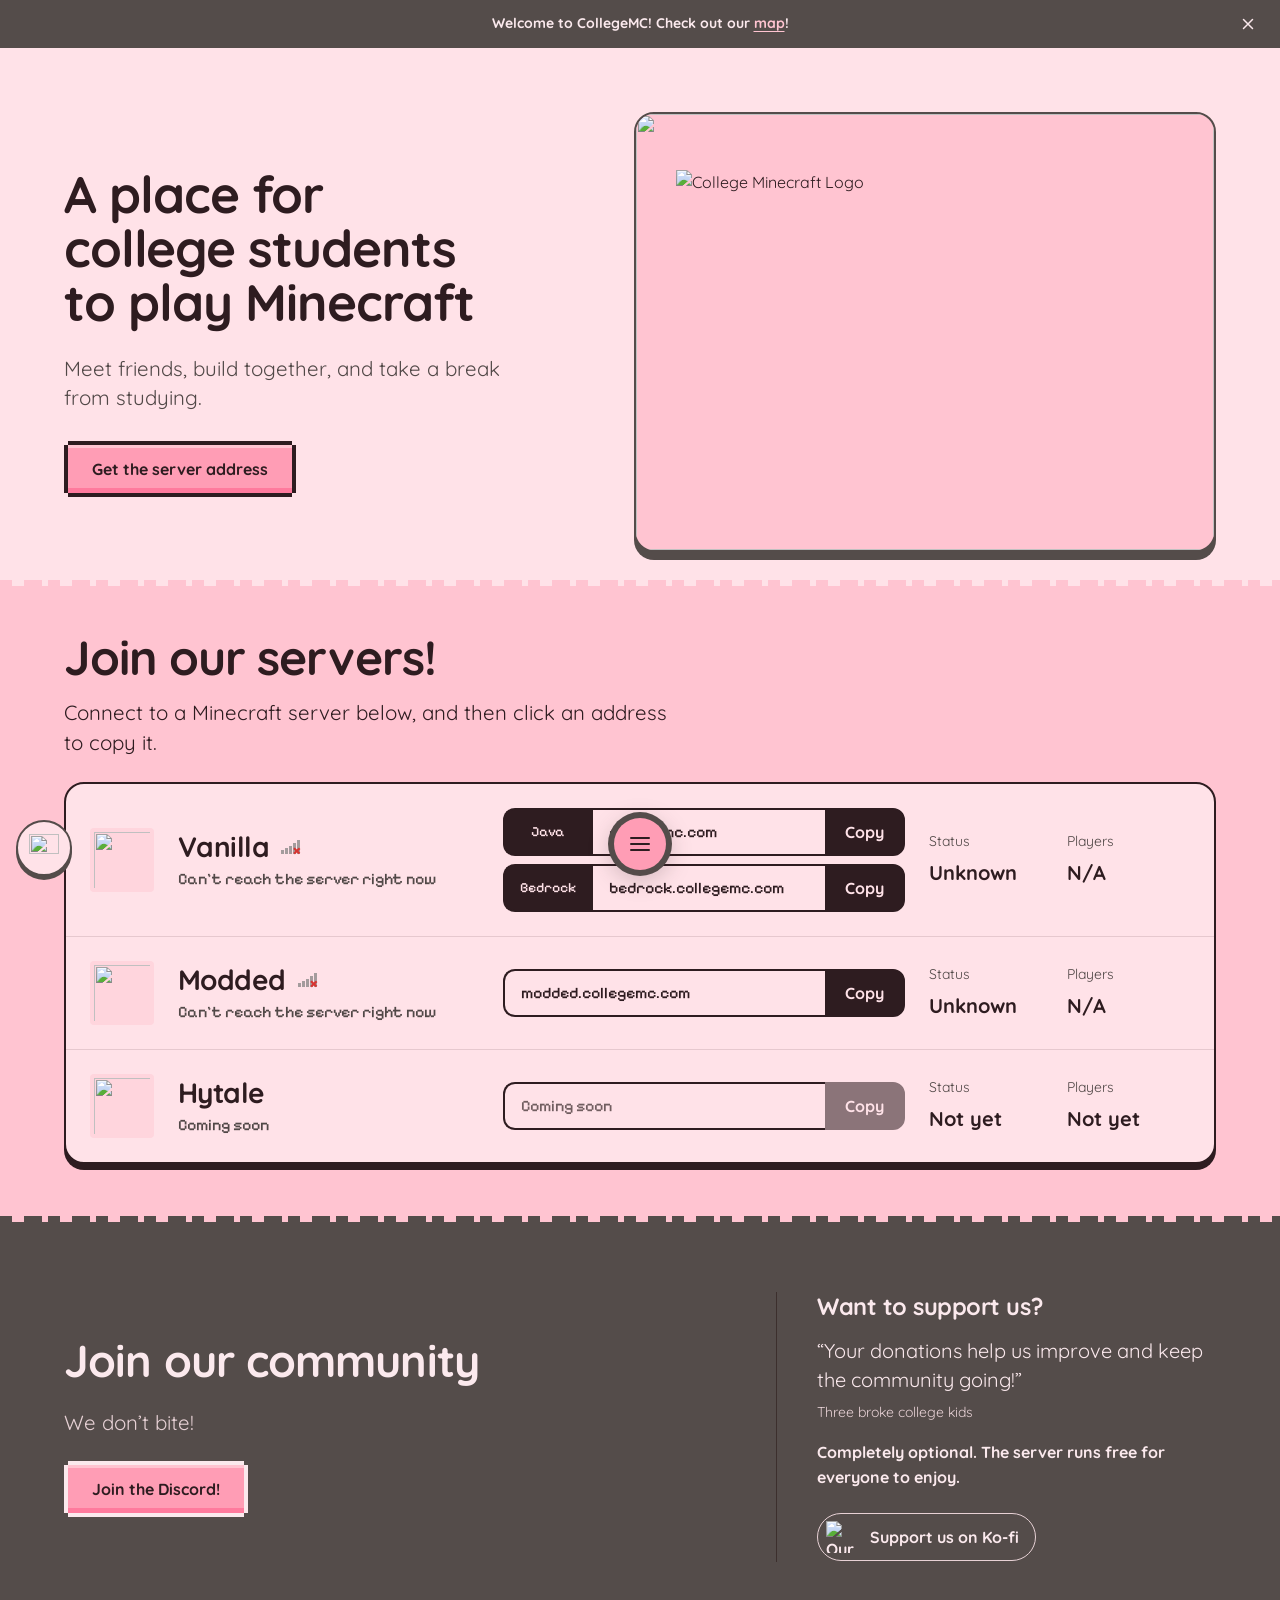
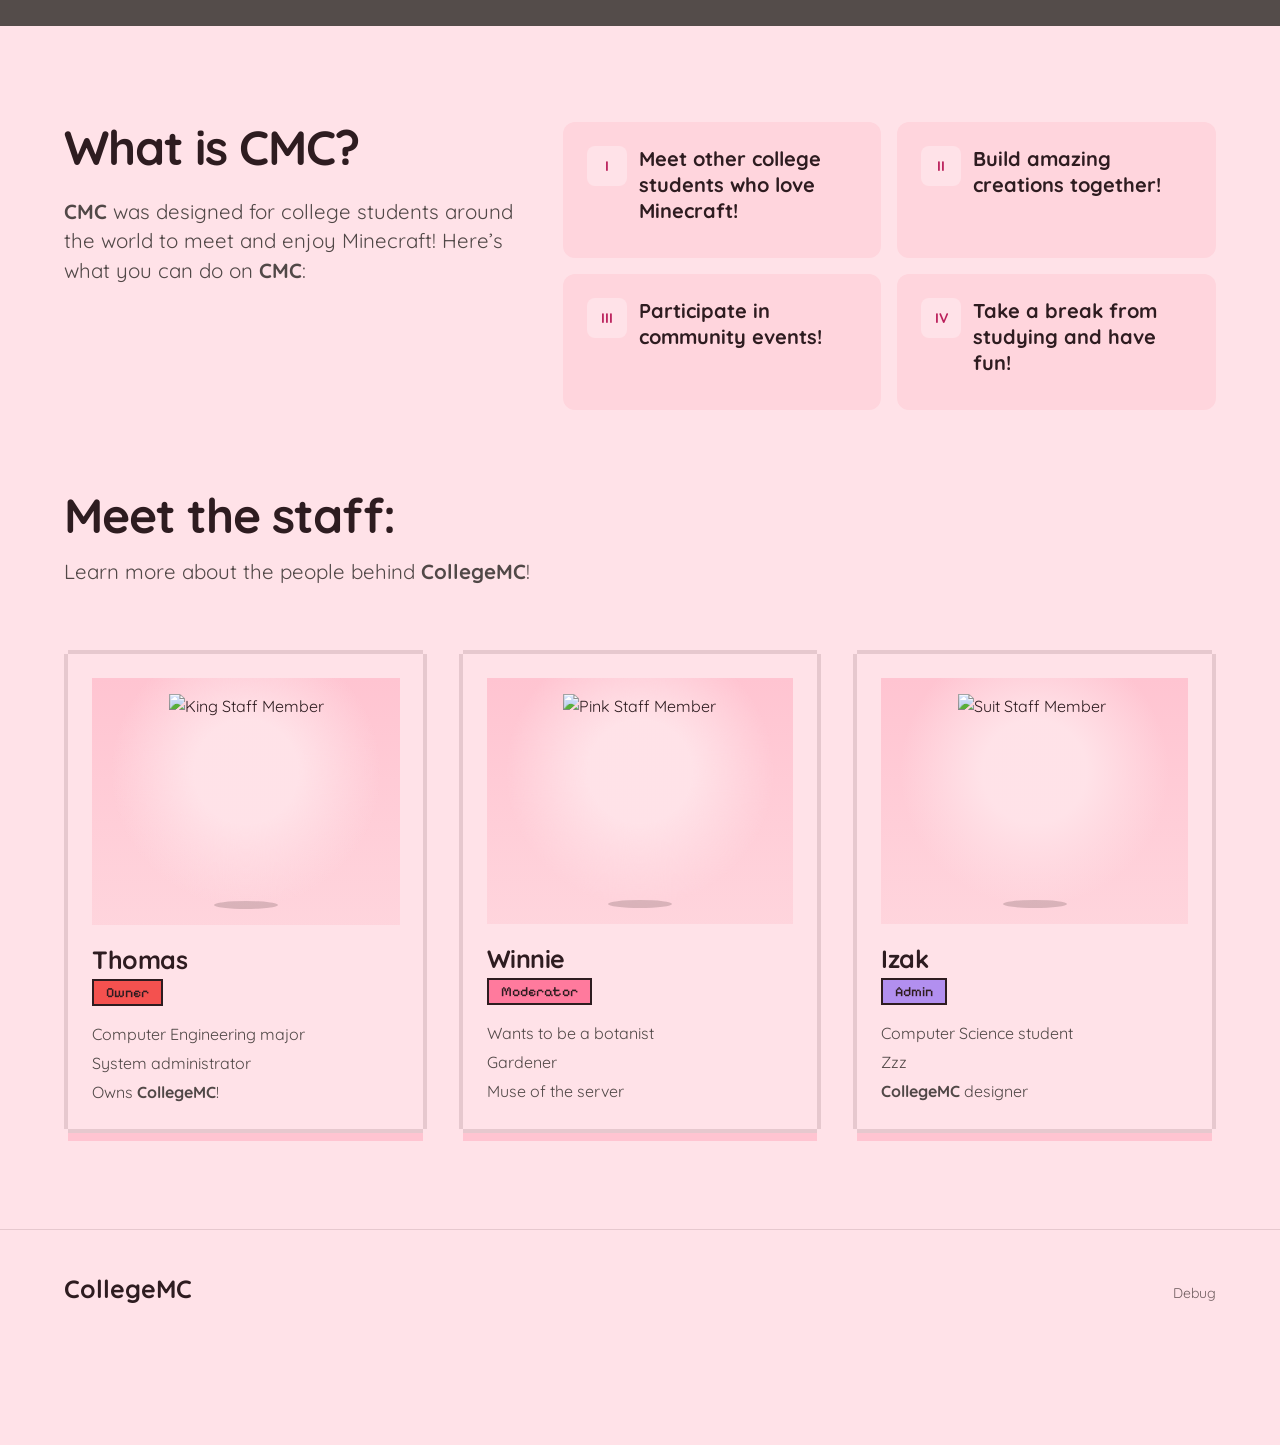
==== commit b51bf774: "i changed stuff" ====
--- a/index.html
+++ b/index.html
@@ -136,8 +136,8 @@
       <section class="server-info" id="server-info">
         <div class="container">
           <div class="section-head">
-            <h2 class="server-info-title">Join our servers</h2>
-            <p class="server-info-subtitle lead">Connect to a Minecraft server below. Click an address to copy it.</p>
+            <h2 class="server-info-title">Join our servers!</h2>
+            <p class="server-info-subtitle lead">Connect to a Minecraft server below, and then click an address to copy it.</p>
           </div>
           <div id="server-cards" class="server-cards">
             <!-- Populated by script from servers.json -->
@@ -151,13 +151,13 @@
           <div class="discord-section">
             <h2>Join our community</h2>
             <p class="lead">We don’t bite!</p>
-            <a href="https://discord.gg/uTcbWtbPU6" class="discord-button btn" target="_blank">Join the discord</a>
+            <a href="https://discord.gg/uTcbWtbPU6" class="discord-button btn" target="_blank">Join the Discord!</a>
           </div>
           <div class="support-us">
             <h3>Want to support us?</h3>
             <blockquote>
               <p>“Your donations help us improve and keep the community going!”</p>
-              <footer>Two broke college kids</footer>
+              <footer>Three broke college kids</footer>
             </blockquote>
             <p class="support-note">Completely optional. The server runs free for everyone to enjoy.</p>
             <div class="kofi-link">
@@ -178,9 +178,9 @@
               Minecraft! Here’s what you can do on <span class="rainbow-text">CMC</span>:</p>
           </div>
           <ol>
-            <li>Meet other college students who love Minecraft</li>
-            <li>Build amazing creations together</li>
-            <li>Participate in community events</li>
+            <li>Meet other college students who love Minecraft!</li>
+            <li>Build amazing creations together!</li>
+            <li>Participate in community events!</li>
             <li>Take a break from studying and have fun!</li>
           </ol>
         </div>
@@ -189,7 +189,9 @@
       <section class="meet-staff">
         <div class="container">
           <div class="section-head">
-            <h2>Meet the staff</h2>
+            <h2>Meet the staff:
+
+            </h2>
             <p class="lead">Learn more about the people behind <span class="rainbow-text">CollegeMC</span>!</p>
           </div>
           <div class="staff-container">
@@ -219,7 +221,7 @@
               <p class="role">Admin</p>
               <ol class="staff-info">
                 <li>Computer Science student</li>
-                <li>zzz</li>
+                <li>Zzz</li>
                 <li><span class="rainbow-text">CollegeMC</span> designer</li>
               </ol>
             </article>
--- a/styles.css
+++ b/styles.css
@@ -430,11 +430,37 @@
   display: none;
 }
 
+.server-join {
+  display: grid;
+  gap: var(--space-xs);
+  min-width: 0;
+}
+
 .server-address-container {
   display: flex;
   align-items: stretch;
   gap: 0;
   min-width: 0;
+}
+
+/* Java / Bedrock tag in front of each address when a server takes both */
+.server-edition {
+  flex: 0 0 auto;
+  display: flex;
+  align-items: center;
+  justify-content: center;
+  min-width: 5.5rem;
+  padding: 0 var(--space-sm);
+  border: 2px solid var(--color-ink);
+  border-right: 0;
+  border-radius: var(--radius-input) 0 0 var(--radius-input);
+  background: var(--color-ink);
+  color: var(--color-paper);
+  font: 500 var(--text-sm)/1 var(--font-outlier);
+}
+
+.server-edition + .server-address {
+  border-radius: 0;
 }
 
 .server-address {
@@ -1578,9 +1604,25 @@
     display: none;
   }
 
-  .server-address-container,
+  .server-join,
   .server-stats {
     grid-column: 1 / -1;
+  }
+
+  /* two addresses side by side with a tag need the room on a phone */
+  .server-edition {
+    min-width: 3.75rem;
+    padding: 0 var(--space-2xs);
+  }
+
+  .server-edition + .server-address {
+    padding: 0 var(--space-xs);
+    font-size: var(--text-xs);
+  }
+
+  .server-edition ~ .copy-button {
+    min-width: 64px;
+    padding: 0 var(--space-sm);
   }
 
   .staff-container {
